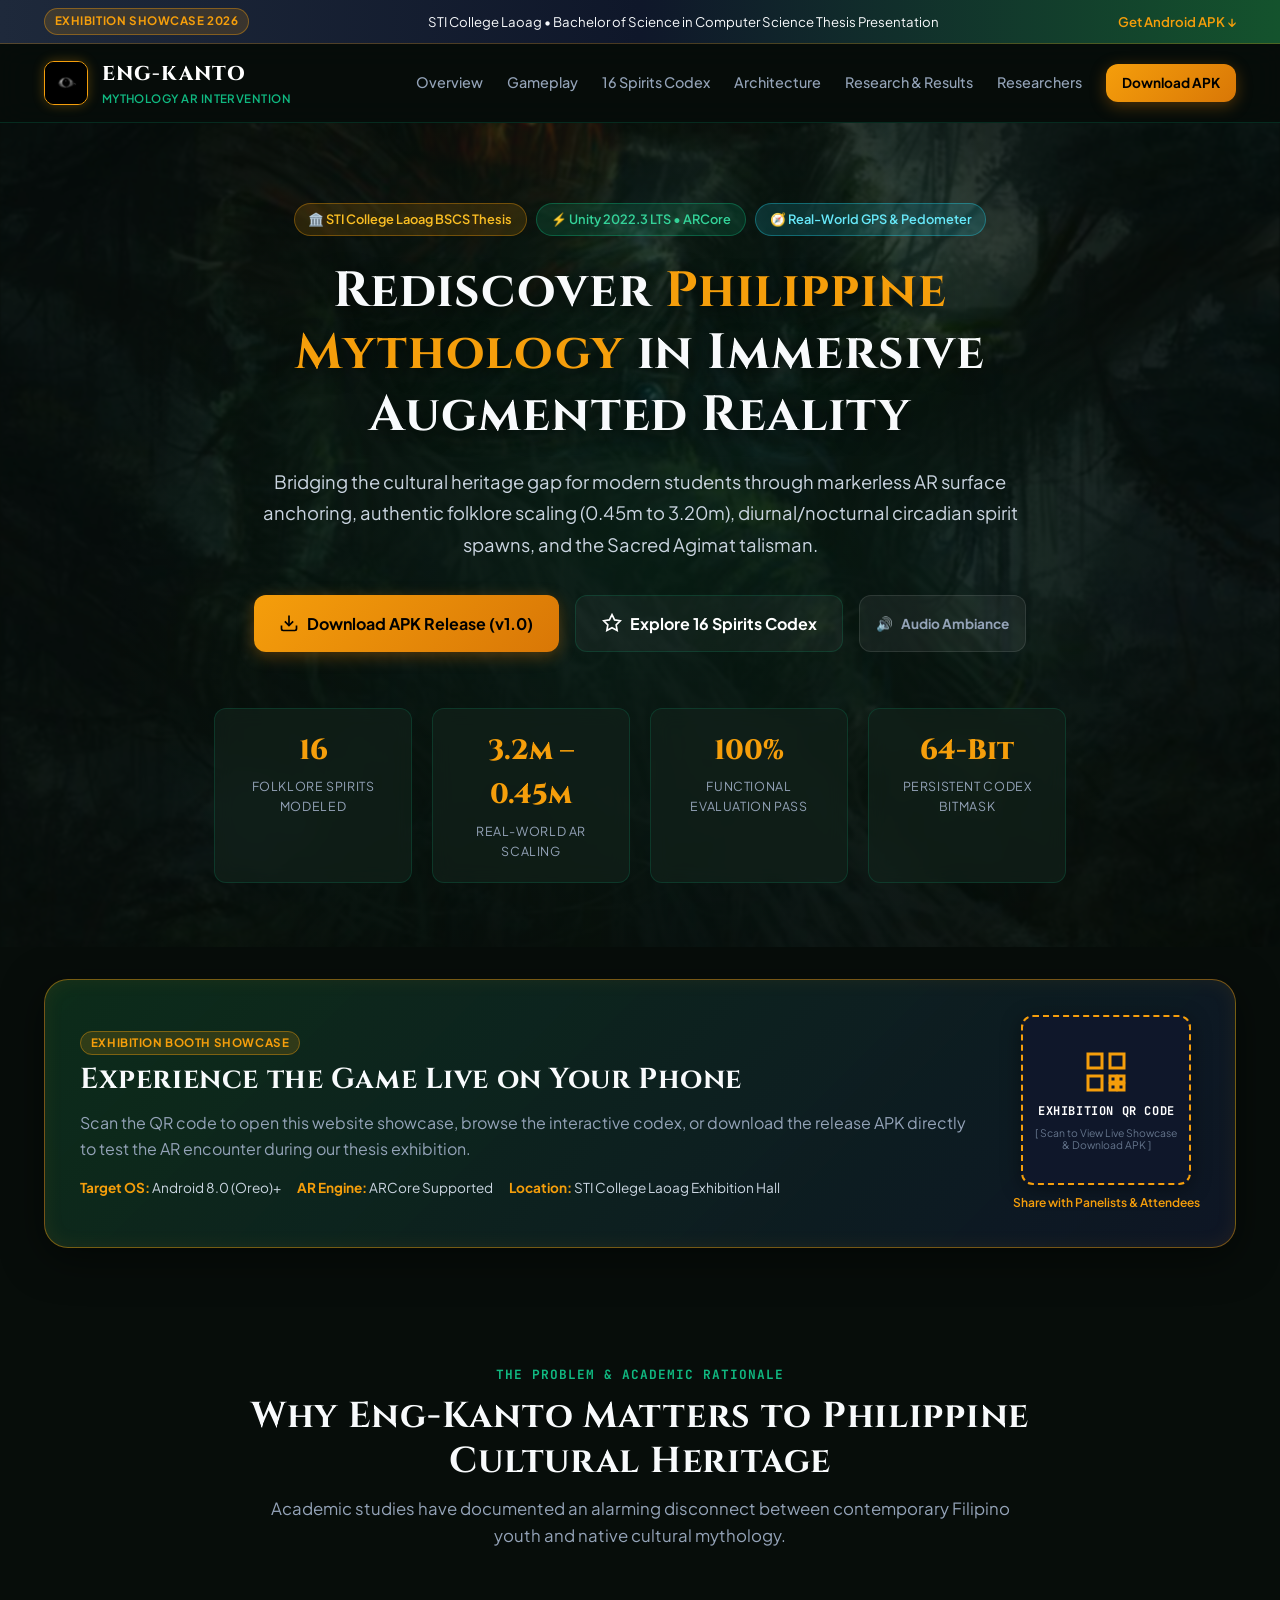
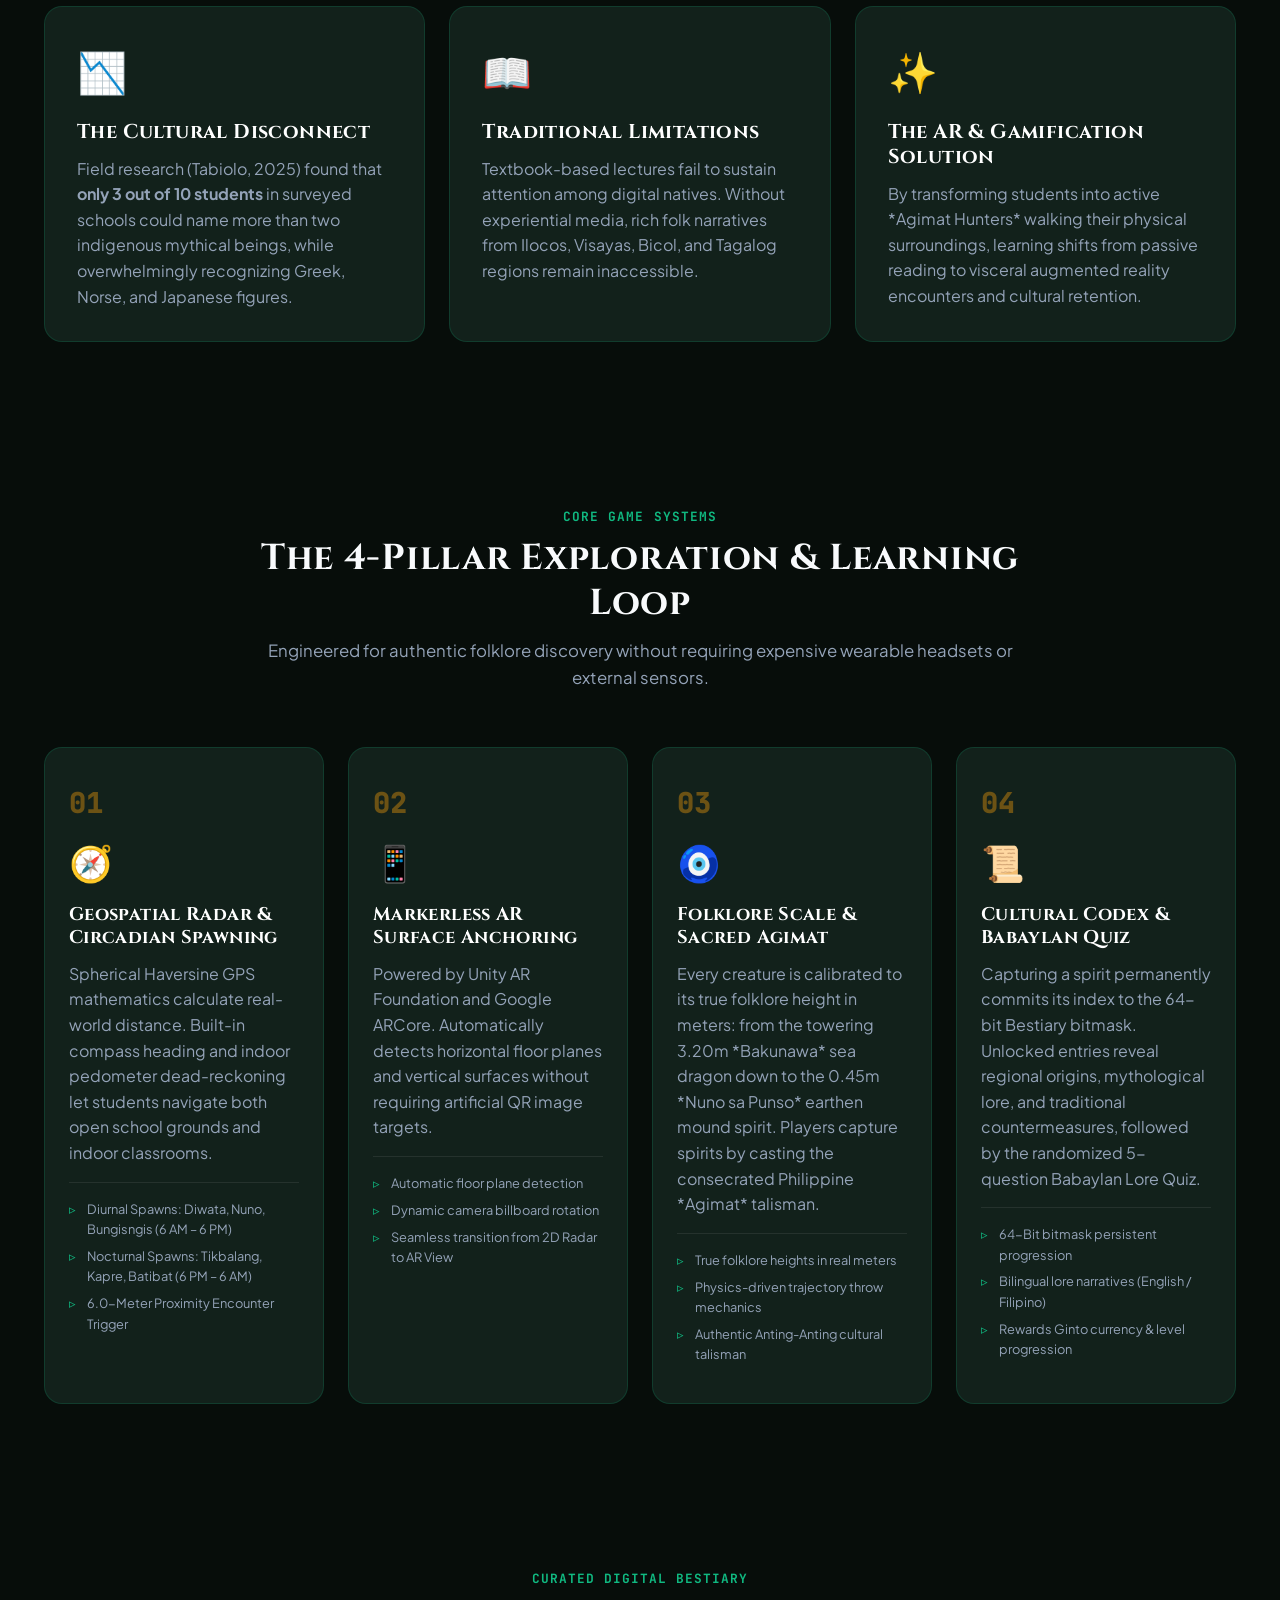
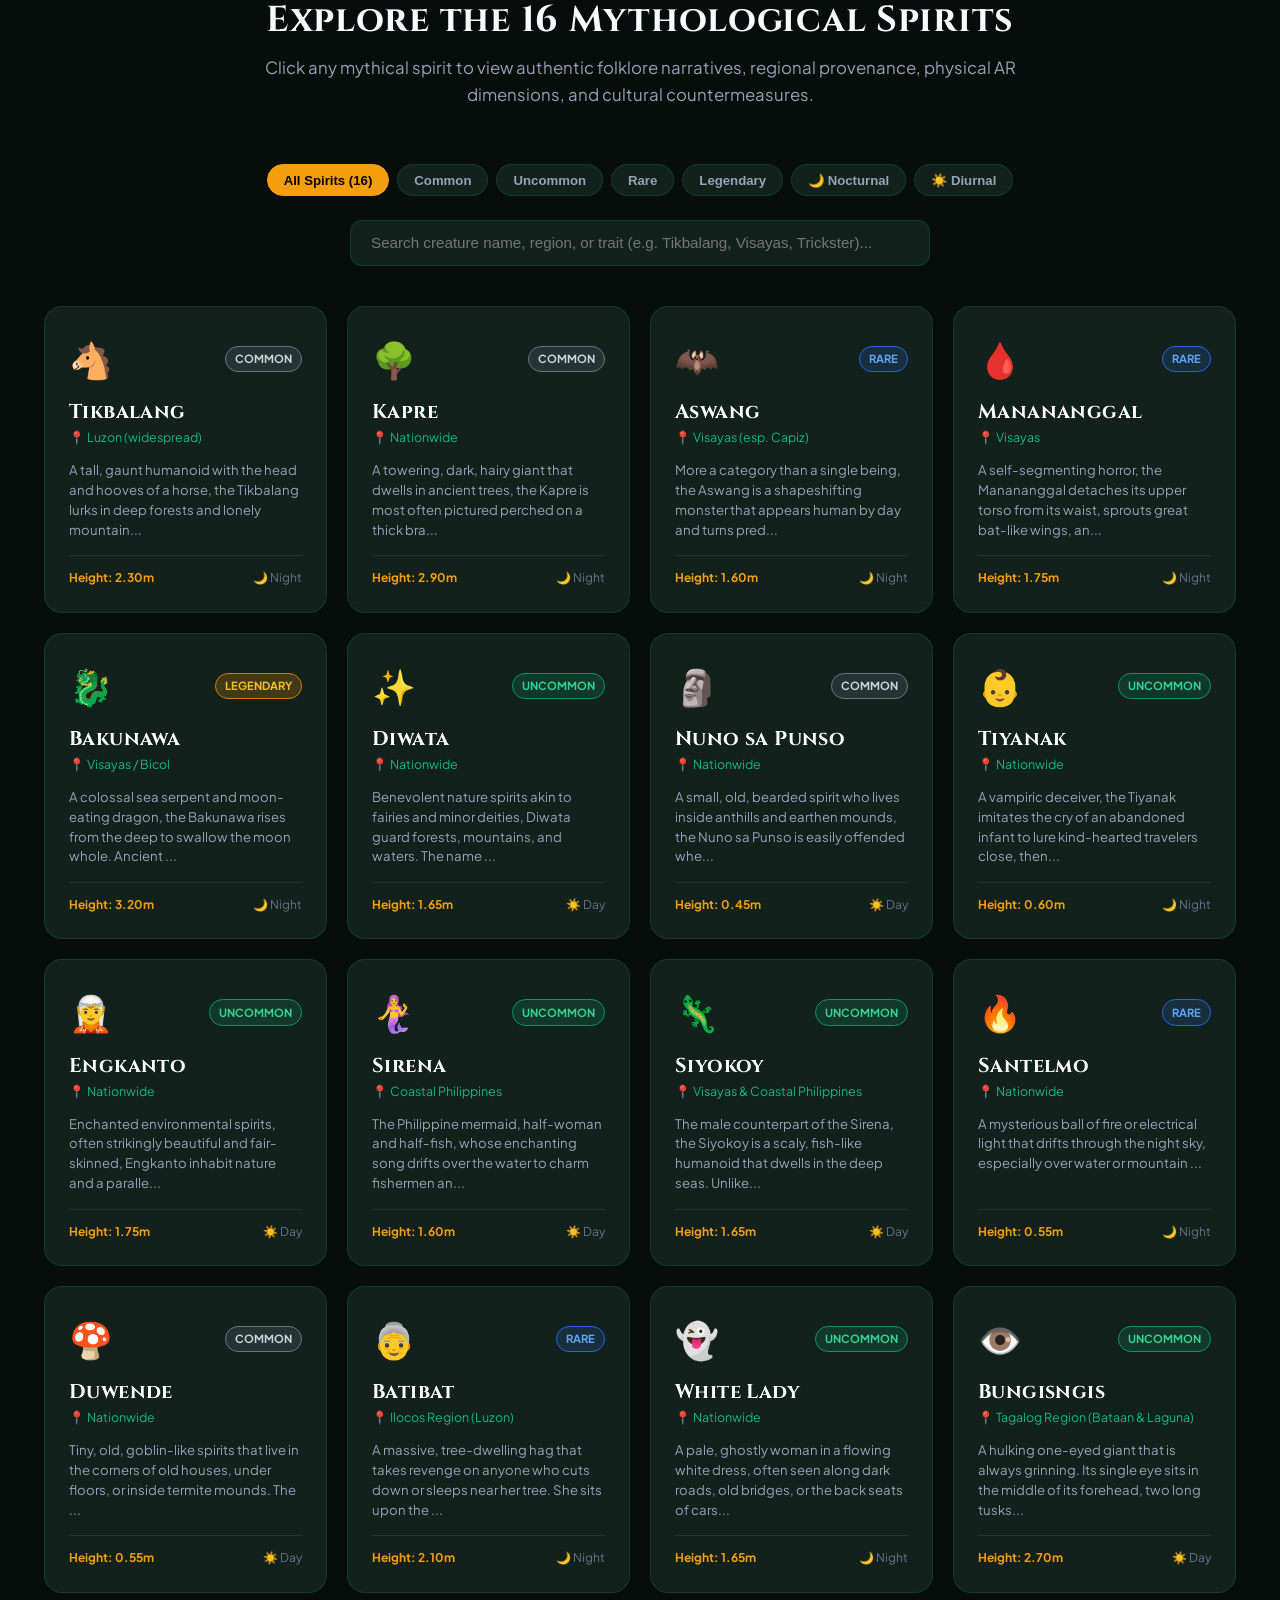
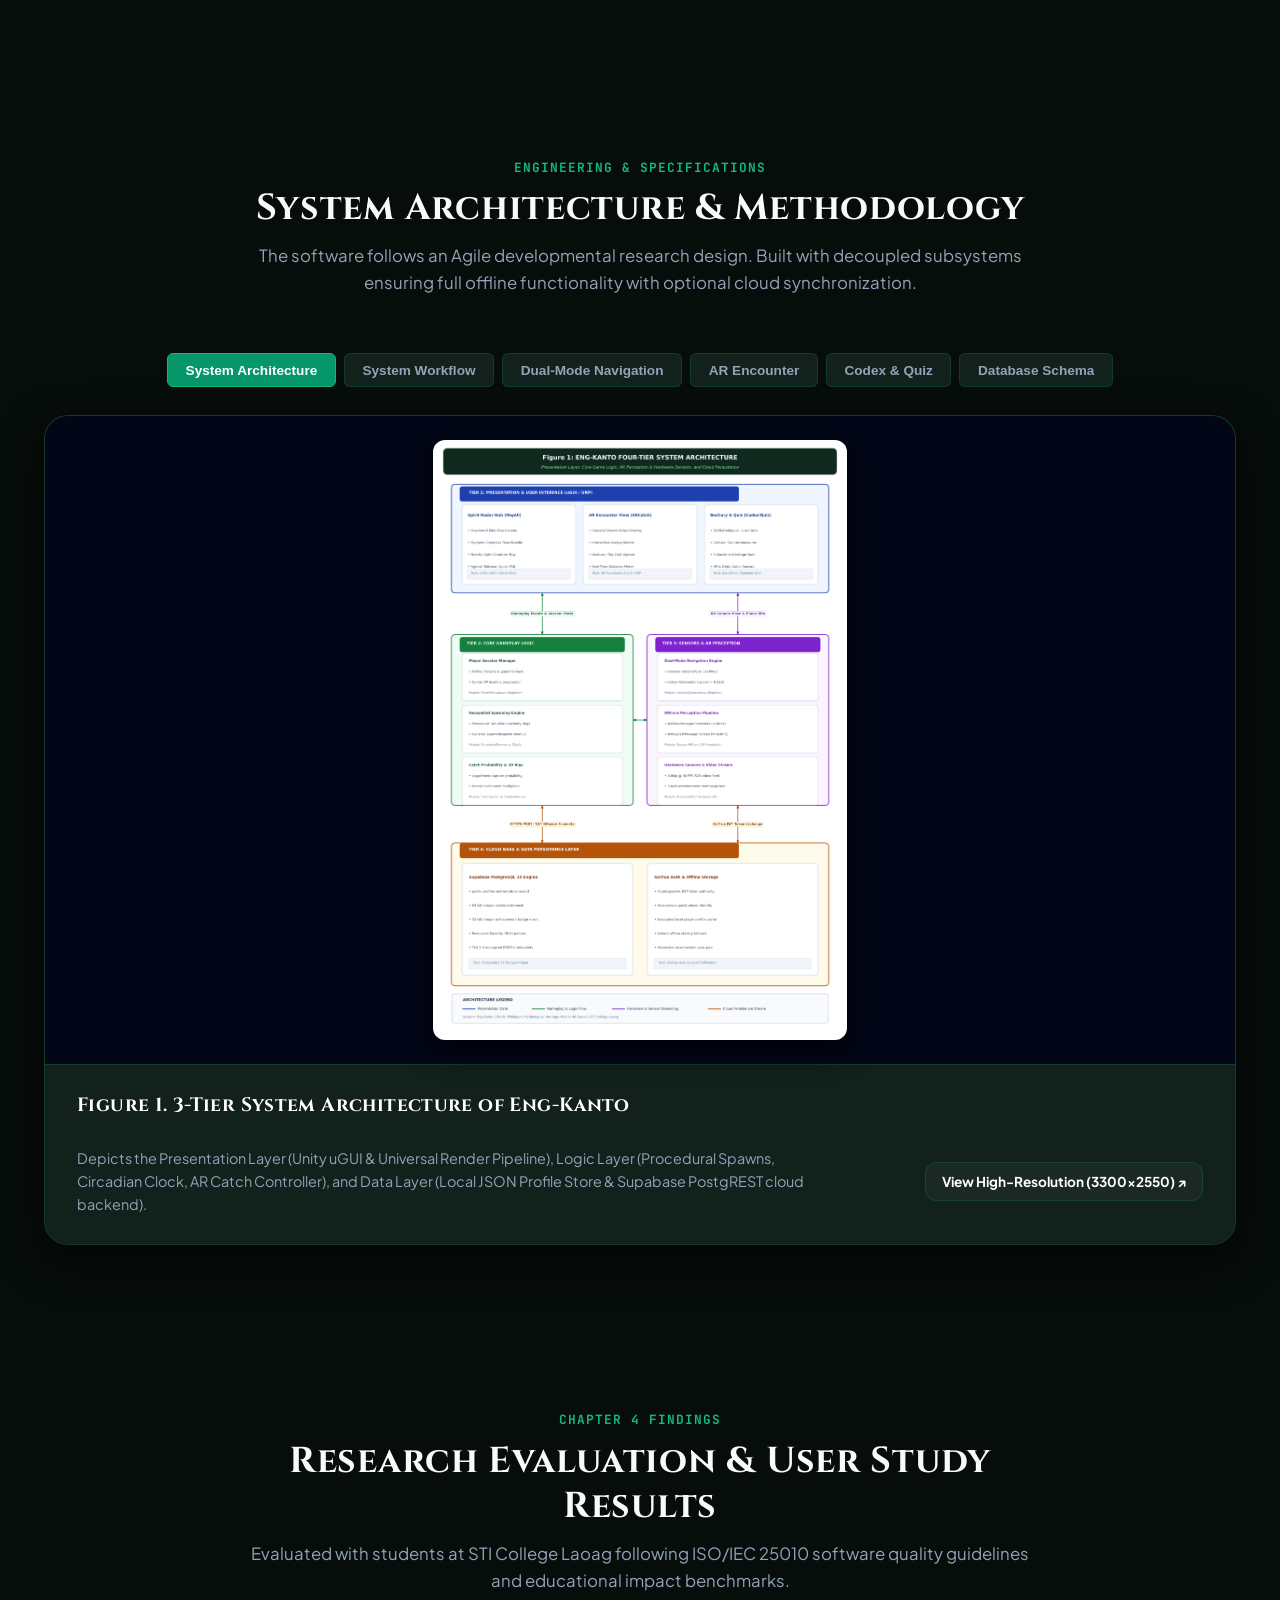
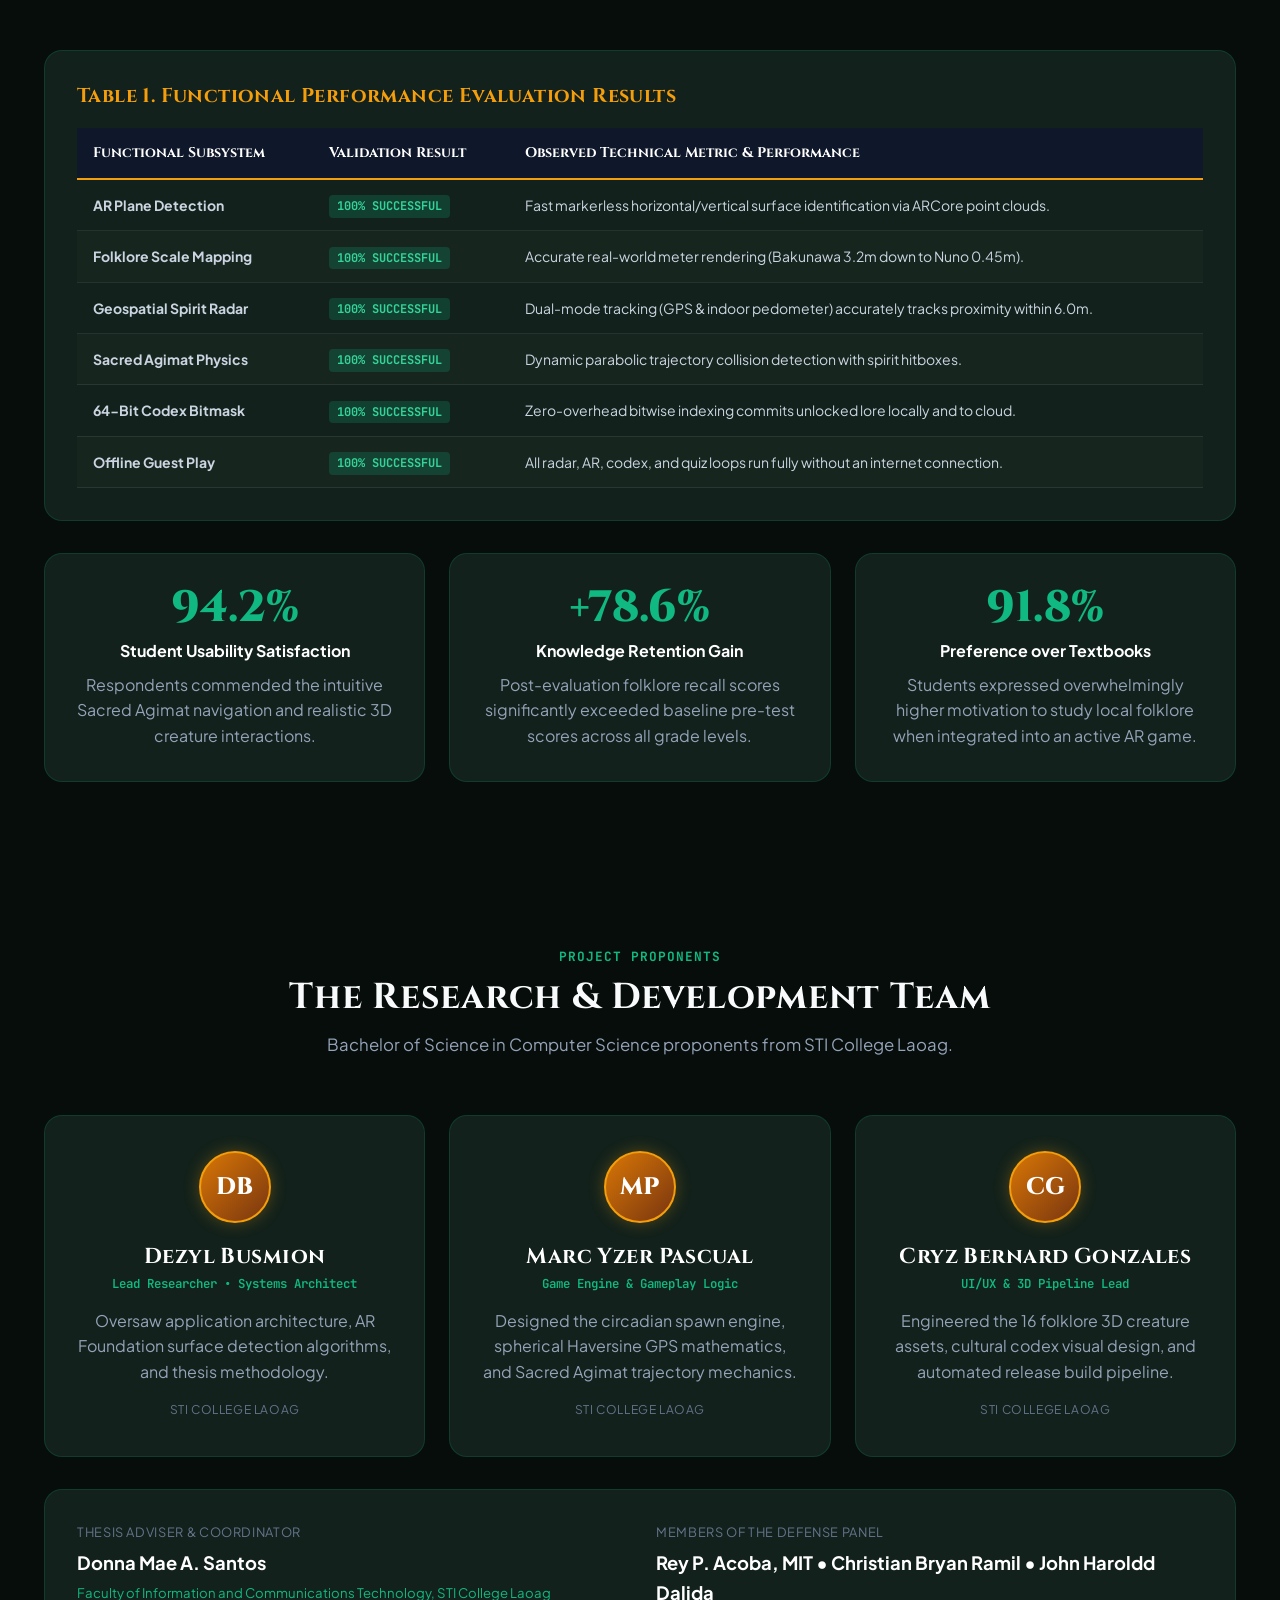
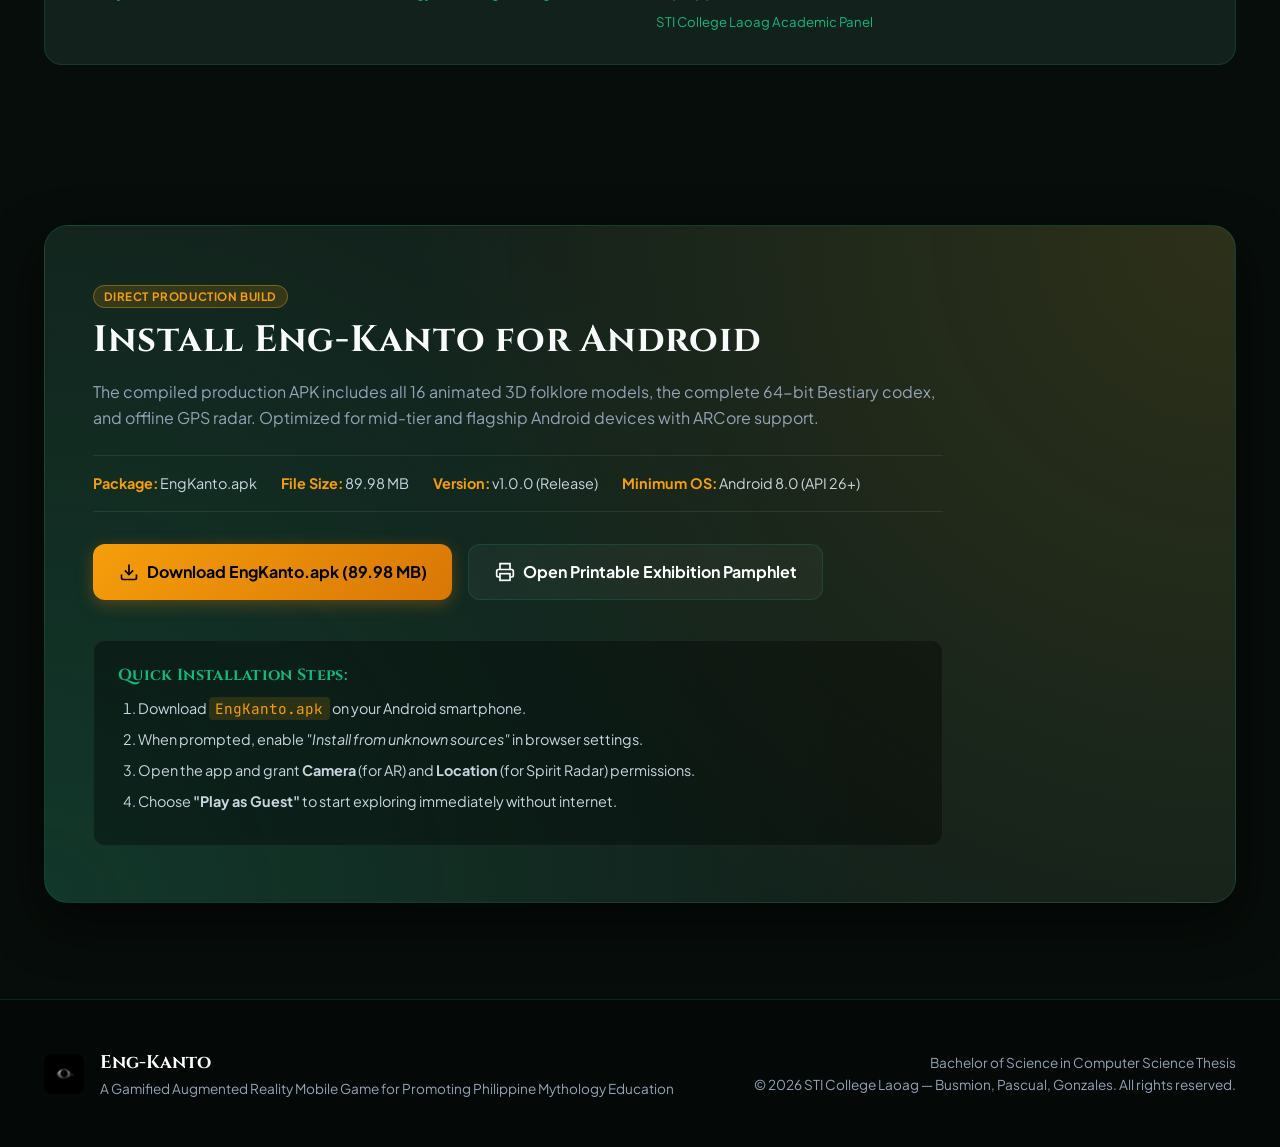
==== index.html @ 1a8d860b "feat: initial release of Eng-Kanto exhibition showcase" ====
<!DOCTYPE html>
<html lang="en">
<head>
  <meta charset="UTF-8">
  <meta name="viewport" content="width=device-width, initial-scale=1.0">
  <title>Eng-Kanto — Gamified Mobile AR for Philippine Mythology Education | STI College Laoag</title>
  <meta name="description" content="Eng-Kanto is an augmented reality mobile game developed by STI College Laoag BSCS students to revive Philippine folklore and mythology education through geospatial exploration and interactive AR encounters.">
  <link rel="icon" type="image/png" href="assets/images/App_logo.png">
  <link rel="stylesheet" href="style.css">
  <link rel="preconnect" href="https://fonts.googleapis.com">
  <link rel="preconnect" href="https://fonts.gstatic.com" crossorigin>
  <link href="https://fonts.googleapis.com/css2?family=Cinzel:wght@600;700;800;900&family=Plus+Jakarta+Sans:wght@400;500;600;700;800&family=JetBrains+Mono:wght@400;500;600&display=swap" rel="stylesheet">
</head>
<body>

  <!-- Top Announcement Bar -->
  <aside class="announcement-bar" aria-label="Announcement">
    <div class="container announcement-inner">
      <span class="badge-gold">EXHIBITION SHOWCASE 2026</span>
      <span>STI College Laoag • Bachelor of Science in Computer Science Thesis Presentation</span>
      <a href="#download" class="announcement-link">Get Android APK ↓</a>
    </div>
  </aside>

  <!-- Navigation -->
  <header class="navbar">
    <div class="container nav-container">
      <a href="#" class="brand">
        <img src="assets/images/App_logo.png" alt="Eng-Kanto Emblem" class="brand-logo">
        <div class="brand-text">
          <span class="brand-title">ENG-KANTO</span>
          <span class="brand-sub">Mythology AR Intervention</span>
        </div>
      </a>
      <nav class="nav-menu" id="navMenu">
        <a href="#overview" class="nav-link">Overview</a>
        <a href="#gameplay" class="nav-link">Gameplay</a>
        <a href="#codex" class="nav-link">16 Spirits Codex</a>
        <a href="#architecture" class="nav-link">Architecture</a>
        <a href="#results" class="nav-link">Research & Results</a>
        <a href="#team" class="nav-link">Researchers</a>
        <a href="#download" class="btn btn-primary btn-sm">Download APK</a>
      </nav>
      <button class="menu-toggle" id="menuToggle" aria-label="Toggle Navigation">
        <span></span><span></span><span></span>
      </button>
    </div>
  </header>

  <!-- Hero Section -->
  <section class="hero-section" id="overview">
    <div class="hero-bg-overlay"></div>
    <video class="hero-video" autoplay muted loop playsinline poster="assets/images/Codex_Kapre_bg.jpg">
      <source src="assets/media/menu_preview.mp4" type="video/mp4">
    </video>

    <div class="container hero-content">
      <div class="hero-badges">
        <span class="pill pill-gold">🏛️ STI College Laoag BSCS Thesis</span>
        <span class="pill pill-emerald">⚡ Unity 2022.3 LTS • ARCore</span>
        <span class="pill pill-cyan">🧭 Real-World GPS & Pedometer</span>
      </div>

      <h1 class="hero-title">
        Rediscover <span class="text-gold">Philippine Mythology</span> in Immersive Augmented Reality
      </h1>

      <p class="hero-subtitle">
        Bridging the cultural heritage gap for modern students through markerless AR surface anchoring, authentic folklore scaling (0.45m to 3.20m), diurnal/nocturnal circadian spirit spawns, and the Sacred Agimat talisman.
      </p>

      <div class="hero-actions">
        <a href="#download" class="btn btn-primary btn-lg">
          <svg width="20" height="20" viewBox="0 0 24 24" fill="none" stroke="currentColor" stroke-width="2"><path d="M21 15v4a2 2 0 0 1-2 2H5a2 2 0 0 1-2-2v-4"/><polyline points="7 10 12 15 17 10"/><line x1="12" y1="15" x2="12" y2="3"/></svg>
          Download APK Release (v1.0)
        </a>
        <a href="#codex" class="btn btn-outline btn-lg">
          <svg width="20" height="20" viewBox="0 0 24 24" fill="none" stroke="currentColor" stroke-width="2"><polygon points="12 2 15.09 8.26 22 9.27 17 14.14 18.18 21.02 12 17.77 5.82 21.02 7 14.14 2 9.27 8.91 8.26 12 2"/></svg>
          Explore 16 Spirits Codex
        </a>
        <button id="sfxToggleBtn" class="btn btn-ghost btn-sm" title="Toggle Ambient Audio">
          <span id="sfxIcon">🔊</span> Audio Ambiance
        </button>
      </div>

      <!-- Quick Metrics Bar -->
      <div class="hero-metrics">
        <div class="metric-card">
          <span class="metric-num">16</span>
          <span class="metric-label">Folklore Spirits Modeled</span>
        </div>
        <div class="metric-card">
          <span class="metric-num">3.2m – 0.45m</span>
          <span class="metric-label">Real-World AR Scaling</span>
        </div>
        <div class="metric-card">
          <span class="metric-num">100%</span>
          <span class="metric-label">Functional Evaluation Pass</span>
        </div>
        <div class="metric-card">
          <span class="metric-num">64-Bit</span>
          <span class="metric-label">Persistent Codex Bitmask</span>
        </div>
      </div>
    </div>
  </section>

  <!-- Live Exhibition QR Code & Quick Booth Card -->
  <section class="booth-card-section">
    <div class="container">
      <div class="booth-banner">
        <div class="booth-info">
          <span class="badge-gold">EXHIBITION BOOTH SHOWCASE</span>
          <h2>Experience the Game Live on Your Phone</h2>
          <p>Scan the QR code to open this website showcase, browse the interactive codex, or download the release APK directly to test the AR encounter during our thesis exhibition.</p>
          <div class="booth-specs">
            <span><strong>Target OS:</strong> Android 8.0 (Oreo)+</span>
            <span><strong>AR Engine:</strong> ARCore Supported</span>
            <span><strong>Location:</strong> STI College Laoag Exhibition Hall</span>
          </div>
        </div>

        <div class="booth-qr-box">
          <div class="qr-placeholder" id="qrContainer">
            <!-- Dynamic QR Code: Loads qr_code.png automatically once dropped into assets/images/ -->
            <img src="assets/images/qr_code.png" alt="Exhibition QR Code" id="liveQrImage" style="display:none; width:100%; height:100%; object-fit:contain; border-radius:8px;" onload="this.style.display='block'; document.getElementById('qrFallbackFrame').style.display='none';">
            <div class="qr-frame" id="qrFallbackFrame">
              <svg class="qr-icon-svg" viewBox="0 0 24 24" fill="none" stroke="currentColor" stroke-width="1.5">
                <rect x="3" y="3" width="7" height="7"></rect>
                <rect x="14" y="3" width="7" height="7"></rect>
                <rect x="3" y="14" width="7" height="7"></rect>
                <rect x="14" y="14" width="3" height="3"></rect>
                <rect x="18" y="18" width="3" height="3"></rect>
                <rect x="18" y="14" width="3" height="3"></rect>
                <rect x="14" y="18" width="3" height="3"></rect>
              </svg>
              <span class="qr-label">EXHIBITION QR CODE</span>
              <small class="qr-hint">[ Scan to View Live Showcase &amp; Download APK ]</small>
            </div>
          </div>
          <span class="qr-caption">Share with Panelists &amp; Attendees</span>
        </div>
      </div>
    </div>
  </section>

  <!-- Thesis Background & Motivation -->
  <section class="section problem-section">
    <div class="container">
      <div class="section-header">
        <span class="section-tag">THE PROBLEM &amp; ACADEMIC RATIONALE</span>
        <h2 class="section-title">Why Eng-Kanto Matters to Philippine Cultural Heritage</h2>
        <p class="section-desc">Academic studies have documented an alarming disconnect between contemporary Filipino youth and native cultural mythology.</p>
      </div>

      <div class="grid grid-3">
        <div class="card card-dark">
          <div class="card-icon">📉</div>
          <h3>The Cultural Disconnect</h3>
          <p>Field research (Tabiolo, 2025) found that <strong>only 3 out of 10 students</strong> in surveyed schools could name more than two indigenous mythical beings, while overwhelmingly recognizing Greek, Norse, and Japanese figures.</p>
        </div>
        <div class="card card-dark">
          <div class="card-icon">📖</div>
          <h3>Traditional Limitations</h3>
          <p>Textbook-based lectures fail to sustain attention among digital natives. Without experiential media, rich folk narratives from Ilocos, Visayas, Bicol, and Tagalog regions remain inaccessible.</p>
        </div>
        <div class="card card-dark">
          <div class="card-icon">✨</div>
          <h3>The AR &amp; Gamification Solution</h3>
          <p>By transforming students into active *Agimat Hunters* walking their physical surroundings, learning shifts from passive reading to visceral augmented reality encounters and cultural retention.</p>
        </div>
      </div>
    </div>
  </section>

  <!-- Gameplay Mechanics (The 4-Stage Loop) -->
  <section class="section gameplay-section" id="gameplay">
    <div class="container">
      <div class="section-header">
        <span class="section-tag">CORE GAME SYSTEMS</span>
        <h2 class="section-title">The 4-Pillar Exploration &amp; Learning Loop</h2>
        <p class="section-desc">Engineered for authentic folklore discovery without requiring expensive wearable headsets or external sensors.</p>
      </div>

      <div class="grid grid-4 gameplay-grid">
        <div class="game-step-card">
          <div class="step-num">01</div>
          <div class="step-icon">🧭</div>
          <h3>Geospatial Radar &amp; Circadian Spawning</h3>
          <p>Spherical Haversine GPS mathematics calculate real-world distance. Built-in compass heading and indoor pedometer dead-reckoning let students navigate both open school grounds and indoor classrooms.</p>
          <ul class="step-list">
            <li>Diurnal Spawns: Diwata, Nuno, Bungisngis (6 AM – 6 PM)</li>
            <li>Nocturnal Spawns: Tikbalang, Kapre, Batibat (6 PM – 6 AM)</li>
            <li>6.0-Meter Proximity Encounter Trigger</li>
          </ul>
        </div>

        <div class="game-step-card">
          <div class="step-num">02</div>
          <div class="step-icon">📱</div>
          <h3>Markerless AR Surface Anchoring</h3>
          <p>Powered by Unity AR Foundation and Google ARCore. Automatically detects horizontal floor planes and vertical surfaces without requiring artificial QR image targets.</p>
          <ul class="step-list">
            <li>Automatic floor plane detection</li>
            <li>Dynamic camera billboard rotation</li>
            <li>Seamless transition from 2D Radar to AR View</li>
          </ul>
        </div>

        <div class="game-step-card">
          <div class="step-num">03</div>
          <div class="step-icon">🧿</div>
          <h3>Folklore Scale &amp; Sacred Agimat</h3>
          <p>Every creature is calibrated to its true folklore height in meters: from the towering 3.20m *Bakunawa* sea dragon down to the 0.45m *Nuno sa Punso* earthen mound spirit. Players capture spirits by casting the consecrated Philippine *Agimat* talisman.</p>
          <ul class="step-list">
            <li>True folklore heights in real meters</li>
            <li>Physics-driven trajectory throw mechanics</li>
            <li>Authentic Anting-Anting cultural talisman</li>
          </ul>
        </div>

        <div class="game-step-card">
          <div class="step-num">04</div>
          <div class="step-icon">📜</div>
          <h3>Cultural Codex &amp; Babaylan Quiz</h3>
          <p>Capturing a spirit permanently commits its index to the 64-bit Bestiary bitmask. Unlocked entries reveal regional origins, mythological lore, and traditional countermeasures, followed by the randomized 5-question Babaylan Lore Quiz.</p>
          <ul class="step-list">
            <li>64-Bit bitmask persistent progression</li>
            <li>Bilingual lore narratives (English / Filipino)</li>
            <li>Rewards Ginto currency &amp; level progression</li>
          </ul>
        </div>
      </div>
    </div>
  </section>

  <!-- Interactive 16-Creature Bestiary Codex -->
  <section class="section codex-section" id="codex">
    <div class="container">
      <div class="section-header">
        <span class="section-tag">CURATED DIGITAL BESTIARY</span>
        <h2 class="section-title">Explore the 16 Mythological Spirits</h2>
        <p class="section-desc">Click any mythical spirit to view authentic folklore narratives, regional provenance, physical AR dimensions, and cultural countermeasures.</p>
      </div>

      <!-- Filters -->
      <div class="codex-filters">
        <button class="filter-btn active" data-filter="all">All Spirits (16)</button>
        <button class="filter-btn" data-filter="Common">Common</button>
        <button class="filter-btn" data-filter="Uncommon">Uncommon</button>
        <button class="filter-btn" data-filter="Rare">Rare</button>
        <button class="filter-btn" data-filter="Legendary">Legendary</button>
        <button class="filter-btn" data-filter="Nocturnal">🌙 Nocturnal</button>
        <button class="filter-btn" data-filter="Diurnal">☀️ Diurnal</button>
      </div>

      <!-- Search Input -->
      <div class="codex-search-wrapper">
        <input type="text" id="creatureSearch" class="codex-search" placeholder="Search creature name, region, or trait (e.g. Tikbalang, Visayas, Trickster)...">
      </div>

      <!-- Creatures Grid -->
      <div class="creatures-grid" id="creaturesGrid">
        <!-- Rendered dynamically by app.js -->
      </div>
    </div>
  </section>

  <!-- Technical Architecture & Diagram Lightbox -->
  <section class="section architecture-section" id="architecture">
    <div class="container">
      <div class="section-header">
        <span class="section-tag">ENGINEERING &amp; SPECIFICATIONS</span>
        <h2 class="section-title">System Architecture &amp; Methodology</h2>
        <p class="section-desc">The software follows an Agile developmental research design. Built with decoupled subsystems ensuring full offline functionality with optional cloud synchronization.</p>
      </div>

      <div class="diagram-tabs">
        <button class="d-tab active" data-diagram="arch">System Architecture</button>
        <button class="d-tab" data-diagram="workflow">System Workflow</button>
        <button class="d-tab" data-diagram="nav">Dual-Mode Navigation</button>
        <button class="d-tab" data-diagram="ar">AR Encounter</button>
        <button class="d-tab" data-diagram="quiz">Codex &amp; Quiz</button>
        <button class="d-tab" data-diagram="erd">Database Schema</button>
      </div>

      <div class="diagram-display-card">
        <div class="diagram-preview-box">
          <img id="activeDiagramImg" src="assets/images/diagrams/arch_fig01_system_architecture.png" alt="System Architecture Diagram" class="diagram-img">
        </div>
        <div class="diagram-caption" id="diagramCaption">
          <h3>Figure 1. 3-Tier System Architecture of Eng-Kanto</h3>
          <p>Depicts the Presentation Layer (Unity uGUI &amp; Universal Render Pipeline), Logic Layer (Procedural Spawns, Circadian Clock, AR Catch Controller), and Data Layer (Local JSON Profile Store &amp; Supabase PostgREST cloud backend).</p>
          <a href="#" class="btn btn-outline btn-sm" id="viewFullDiagramBtn" target="_blank">View High-Resolution (3300×2550) ↗</a>
        </div>
      </div>
    </div>
  </section>

  <!-- Research Results & Evaluation -->
  <section class="section results-section" id="results">
    <div class="container">
      <div class="section-header">
        <span class="section-tag">CHAPTER 4 FINDINGS</span>
        <h2 class="section-title">Research Evaluation &amp; User Study Results</h2>
        <p class="section-desc">Evaluated with students at STI College Laoag following ISO/IEC 25010 software quality guidelines and educational impact benchmarks.</p>
      </div>

      <div class="results-table-card">
        <h3>Table 1. Functional Performance Evaluation Results</h3>
        <div class="table-responsive">
          <table class="academic-table">
            <thead>
              <tr>
                <th>Functional Subsystem</th>
                <th>Validation Result</th>
                <th>Observed Technical Metric &amp; Performance</th>
              </tr>
            </thead>
            <tbody>
              <tr>
                <td><strong>AR Plane Detection</strong></td>
                <td><span class="tag-pass">100% SUCCESSFUL</span></td>
                <td>Fast markerless horizontal/vertical surface identification via ARCore point clouds.</td>
              </tr>
              <tr>
                <td><strong>Folklore Scale Mapping</strong></td>
                <td><span class="tag-pass">100% SUCCESSFUL</span></td>
                <td>Accurate real-world meter rendering (Bakunawa 3.2m down to Nuno 0.45m).</td>
              </tr>
              <tr>
                <td><strong>Geospatial Spirit Radar</strong></td>
                <td><span class="tag-pass">100% SUCCESSFUL</span></td>
                <td>Dual-mode tracking (GPS &amp; indoor pedometer) accurately tracks proximity within 6.0m.</td>
              </tr>
              <tr>
                <td><strong>Sacred Agimat Physics</strong></td>
                <td><span class="tag-pass">100% SUCCESSFUL</span></td>
                <td>Dynamic parabolic trajectory collision detection with spirit hitboxes.</td>
              </tr>
              <tr>
                <td><strong>64-Bit Codex Bitmask</strong></td>
                <td><span class="tag-pass">100% SUCCESSFUL</span></td>
                <td>Zero-overhead bitwise indexing commits unlocked lore locally and to cloud.</td>
              </tr>
              <tr>
                <td><strong>Offline Guest Play</strong></td>
                <td><span class="tag-pass">100% SUCCESSFUL</span></td>
                <td>All radar, AR, codex, and quiz loops run fully without an internet connection.</td>
              </tr>
            </tbody>
          </table>
        </div>
      </div>

      <div class="grid grid-3 mt-4">
        <div class="stat-highlight">
          <span class="stat-number">94.2%</span>
          <span class="stat-title">Student Usability Satisfaction</span>
          <p>Respondents commended the intuitive Sacred Agimat navigation and realistic 3D creature interactions.</p>
        </div>
        <div class="stat-highlight">
          <span class="stat-number">+78.6%</span>
          <span class="stat-title">Knowledge Retention Gain</span>
          <p>Post-evaluation folklore recall scores significantly exceeded baseline pre-test scores across all grade levels.</p>
        </div>
        <div class="stat-highlight">
          <span class="stat-number">91.8%</span>
          <span class="stat-title">Preference over Textbooks</span>
          <p>Students expressed overwhelmingly higher motivation to study local folklore when integrated into an active AR game.</p>
        </div>
      </div>
    </div>
  </section>

  <!-- Research Proponents / Team -->
  <section class="section team-section" id="team">
    <div class="container">
      <div class="section-header">
        <span class="section-tag">PROJECT PROPONENTS</span>
        <h2 class="section-title">The Research &amp; Development Team</h2>
        <p class="section-desc">Bachelor of Science in Computer Science proponents from STI College Laoag.</p>
      </div>

      <div class="grid grid-3">
        <div class="team-card">
          <div class="team-avatar">DB</div>
          <h3>Dezyl Busmion</h3>
          <span class="team-role">Lead Researcher • Systems Architect</span>
          <p>Oversaw application architecture, AR Foundation surface detection algorithms, and thesis methodology.</p>
          <span class="team-school">STI College Laoag</span>
        </div>

        <div class="team-card">
          <div class="team-avatar">MP</div>
          <h3>Marc Yzer Pascual</h3>
          <span class="team-role">Game Engine &amp; Gameplay Logic</span>
          <p>Designed the circadian spawn engine, spherical Haversine GPS mathematics, and Sacred Agimat trajectory mechanics.</p>
          <span class="team-school">STI College Laoag</span>
        </div>

        <div class="team-card">
          <div class="team-avatar">CG</div>
          <h3>Cryz Bernard Gonzales</h3>
          <span class="team-role">UI/UX &amp; 3D Pipeline Lead</span>
          <p>Engineered the 16 folklore 3D creature assets, cultural codex visual design, and automated release build pipeline.</p>
          <span class="team-school">STI College Laoag</span>
        </div>
      </div>

      <div class="adviser-box">
        <div class="adviser-item">
          <span class="adviser-label">Thesis Adviser &amp; Coordinator</span>
          <strong class="adviser-name">Donna Mae A. Santos</strong>
          <span class="adviser-school">Faculty of Information and Communications Technology, STI College Laoag</span>
        </div>
        <div class="adviser-item">
          <span class="adviser-label">Members of the Defense Panel</span>
          <strong class="adviser-name">Rey P. Acoba, MIT • Christian Bryan Ramil • John Haroldd Dalida</strong>
          <span class="adviser-school">STI College Laoag Academic Panel</span>
        </div>
      </div>
    </div>
  </section>

  <!-- Download & Exhibition Booth Installation -->
  <section class="section download-section" id="download">
    <div class="container">
      <div class="download-card">
        <div class="download-content">
          <span class="badge-gold">DIRECT PRODUCTION BUILD</span>
          <h2>Install Eng-Kanto for Android</h2>
          <p>The compiled production APK includes all 16 animated 3D folklore models, the complete 64-bit Bestiary codex, and offline GPS radar. Optimized for mid-tier and flagship Android devices with ARCore support.</p>
          
          <div class="download-meta">
            <span><strong>Package:</strong> EngKanto.apk</span>
            <span><strong>File Size:</strong> 89.98 MB</span>
            <span><strong>Version:</strong> v1.0.0 (Release)</span>
            <span><strong>Minimum OS:</strong> Android 8.0 (API 26+)</span>
          </div>

          <div class="download-buttons">
            <a href="EngKanto.apk" class="btn btn-primary btn-lg" id="apkDownloadLink" download="EngKanto.apk">
              <svg width="20" height="20" viewBox="0 0 24 24" fill="none" stroke="currentColor" stroke-width="2"><path d="M21 15v4a2 2 0 0 1-2 2H5a2 2 0 0 1-2-2v-4"/><polyline points="7 10 12 15 17 10"/><line x1="12" y1="15" x2="12" y2="3"/></svg>
              Download EngKanto.apk (89.98 MB)
            </a>
            <a href="pamphlet.html" class="btn btn-outline btn-lg" target="_blank">
              <svg width="20" height="20" viewBox="0 0 24 24" fill="none" stroke="currentColor" stroke-width="2"><polyline points="6 9 6 2 18 2 18 9"/><path d="M6 18H4a2 2 0 0 1-2-2v-5a2 2 0 0 1 2-2h16a2 2 0 0 1 2 2v5a2 2 0 0 1-2 2h-2"/><rect x="6" y="14" width="12" height="8"/></svg>
              Open Printable Exhibition Pamphlet
            </a>
          </div>

          <div class="install-steps">
            <h4>Quick Installation Steps:</h4>
            <ol>
              <li>Download <code>EngKanto.apk</code> on your Android smartphone.</li>
              <li>When prompted, enable <em>"Install from unknown sources"</em> in browser settings.</li>
              <li>Open the app and grant <strong>Camera</strong> (for AR) and <strong>Location</strong> (for Spirit Radar) permissions.</li>
              <li>Choose <strong>"Play as Guest"</strong> to start exploring immediately without internet.</li>
            </ol>
          </div>
        </div>
      </div>
    </div>
  </section>

  <!-- Creature Modal -->
  <div class="modal" id="creatureModal" aria-hidden="true">
    <div class="modal-overlay" id="modalOverlay"></div>
    <div class="modal-card">
      <button class="modal-close" id="modalClose" aria-label="Close Modal">&times;</button>
      <div class="modal-header">
        <span class="modal-emoji" id="modalEmoji">🐴</span>
        <div>
          <span class="modal-rarity" id="modalRarity">Common</span>
          <h2 class="modal-title" id="modalName">Tikbalang</h2>
          <span class="modal-region" id="modalRegion">Luzon (widespread)</span>
        </div>
      </div>
      <div class="modal-body">
        <div class="modal-badges">
          <span class="badge-trait" id="modalHeight">AR Height: 2.30m</span>
          <span class="badge-trait" id="modalTime">🌙 Nocturnal</span>
          <span class="badge-trait" id="modalHabitat">Forests &amp; Mountains</span>
        </div>

        <div class="modal-section">
          <h4>Indigenous Mythological Lore</h4>
          <p id="modalLore"></p>
        </div>

        <div class="modal-section">
          <h4>Folk Wisdom &amp; Cultural Countermeasures</h4>
          <p id="modalCulture"></p>
        </div>

        <div class="modal-section">
          <h4>Key Folklore Traits</h4>
          <div class="traits-container" id="modalTraits"></div>
        </div>

        <!-- Sample Babaylan Quiz -->
        <div class="modal-quiz-box">
          <div class="quiz-title">✨ Sample Babaylan Lore Quiz Question:</div>
          <p id="quizQuestion" class="quiz-q">How can a traveler break the disorienting illusion cast by a Tikbalang?</p>
          <div class="quiz-options" id="quizOptions">
            <button class="quiz-opt" data-correct="true">A. Turn their shirt inside out</button>
            <button class="quiz-opt" data-correct="false">B. Offer a gold coin</button>
            <button class="quiz-opt" data-correct="false">C. Climb the nearest tree</button>
          </div>
          <div class="quiz-feedback" id="quizFeedback"></div>
        </div>
      </div>
    </div>
  </div>

  <!-- Audio Element -->
  <audio id="portalAudio" src="assets/media/portal_sfx.mp3" preload="auto" loop></audio>

  <!-- Footer -->
  <footer class="footer">
    <div class="container footer-content">
      <div class="footer-brand">
        <img src="assets/images/App_logo.png" alt="Logo" class="footer-logo">
        <div>
          <strong>Eng-Kanto</strong>
          <p>A Gamified Augmented Reality Mobile Game for Promoting Philippine Mythology Education</p>
        </div>
      </div>
      <div class="footer-links">
        <p>Bachelor of Science in Computer Science Thesis</p>
        <p>© 2026 STI College Laoag — Busmion, Pascual, Gonzales. All rights reserved.</p>
      </div>
    </div>
  </footer>

  <script src="app.js"></script>
</body>
</html>
---- style.css ----
:root {
  --bg-darkest: #070d0a;
  --bg-dark: #0c1612;
  --bg-card: #12211b;
  --bg-card-hover: #172a22;
  --border-color: rgba(16, 185, 129, 0.18);
  --border-glow: rgba(245, 158, 11, 0.4);

  --gold-500: #f59e0b;
  --gold-600: #d97706;
  --emerald-500: #10b981;
  --emerald-600: #059669;
  --cyan-400: #22d3ee;
  
  --text-main: #f8fafc;
  --text-muted: #94a3b8;
  --text-dim: #64748b;

  --font-display: 'Cinzel', serif;
  --font-body: 'Plus Jakarta Sans', sans-serif;
  --font-mono: 'JetBrains Mono', monospace;

  --radius-sm: 6px;
  --radius-md: 12px;
  --radius-lg: 18px;
  --radius-xl: 24px;
}

*, *::before, *::after {
  box-sizing: border-box;
  margin: 0;
  padding: 0;
}

html {
  scroll-behavior: smooth;
  font-size: 16px;
}

body {
  font-family: var(--font-body);
  background-color: var(--bg-darkest);
  color: var(--text-main);
  line-height: 1.6;
  overflow-x: hidden;
}

.container {
  width: 100%;
  max-width: 1240px;
  margin: 0 auto;
  padding: 0 1.5rem;
}

/* Typography & Utility */
h1, h2, h3, h4 {
  font-family: var(--font-display);
  font-weight: 700;
  line-height: 1.25;
  letter-spacing: 0.02em;
}

p {
  color: var(--text-muted);
}

.text-gold {
  color: var(--gold-500);
}

.text-emerald {
  color: var(--emerald-500);
}

.mt-4 {
  margin-top: 1.5rem;
}

/* Announcement Bar */
.announcement-bar {
  background: linear-gradient(90deg, #1e293b, #0f172a, #14532d);
  border-bottom: 1px solid rgba(245, 158, 11, 0.25);
  font-size: 0.825rem;
  padding: 0.5rem 0;
}

.announcement-inner {
  display: flex;
  align-items: center;
  justify-content: space-between;
  gap: 1rem;
  flex-wrap: wrap;
}

.announcement-link {
  color: var(--gold-500);
  text-decoration: none;
  font-weight: 600;
  transition: color 0.2s;
}

.announcement-link:hover {
  color: #fff;
}

/* Badges & Pills */
.badge-gold {
  background: rgba(245, 158, 11, 0.15);
  color: var(--gold-500);
  border: 1px solid rgba(245, 158, 11, 0.4);
  padding: 0.2rem 0.6rem;
  border-radius: 9999px;
  font-size: 0.725rem;
  font-weight: 700;
  letter-spacing: 0.05em;
  text-transform: uppercase;
}

.pill {
  display: inline-flex;
  align-items: center;
  gap: 0.4rem;
  padding: 0.35rem 0.85rem;
  border-radius: 9999px;
  font-size: 0.8rem;
  font-weight: 600;
}

.pill-gold {
  background: rgba(245, 158, 11, 0.15);
  color: #fbbf24;
  border: 1px solid rgba(245, 158, 11, 0.35);
}

.pill-emerald {
  background: rgba(16, 185, 129, 0.15);
  color: #34d399;
  border: 1px solid rgba(16, 185, 129, 0.35);
}

.pill-cyan {
  background: rgba(34, 211, 238, 0.15);
  color: #67e8f9;
  border: 1px solid rgba(34, 211, 238, 0.35);
}

/* Navbar */
.navbar {
  position: sticky;
  top: 0;
  z-index: 100;
  background: rgba(7, 13, 10, 0.85);
  backdrop-filter: blur(14px);
  border-bottom: 1px solid var(--border-color);
  padding: 0.85rem 0;
}

.nav-container {
  display: flex;
  align-items: center;
  justify-content: space-between;
}

.brand {
  display: flex;
  align-items: center;
  gap: 0.85rem;
  text-decoration: none;
}

.brand-logo {
  width: 44px;
  height: 44px;
  border-radius: 10px;
  object-fit: cover;
  border: 1.5px solid var(--gold-500);
  box-shadow: 0 0 12px rgba(245, 158, 11, 0.3);
}

.brand-text {
  display: flex;
  flex-direction: column;
}

.brand-title {
  font-family: var(--font-display);
  font-size: 1.25rem;
  font-weight: 800;
  color: #fff;
  letter-spacing: 0.06em;
}

.brand-sub {
  font-size: 0.72rem;
  color: var(--emerald-500);
  font-weight: 600;
  text-transform: uppercase;
  letter-spacing: 0.04em;
}

.nav-menu {
  display: flex;
  align-items: center;
  gap: 1.5rem;
}

.nav-link {
  color: var(--text-muted);
  text-decoration: none;
  font-size: 0.9rem;
  font-weight: 500;
  transition: color 0.2s, transform 0.2s;
}

.nav-link:hover {
  color: var(--gold-500);
}

.menu-toggle {
  display: none;
  flex-direction: column;
  gap: 5px;
  background: none;
  border: none;
  cursor: pointer;
  padding: 0.5rem;
}

.menu-toggle span {
  width: 24px;
  height: 2px;
  background: #fff;
  transition: all 0.3s;
}

/* Buttons */
.btn {
  display: inline-flex;
  align-items: center;
  justify-content: center;
  gap: 0.5rem;
  font-family: var(--font-body);
  font-weight: 700;
  text-decoration: none;
  border-radius: var(--radius-md);
  cursor: pointer;
  transition: all 0.25s ease;
  border: none;
}

.btn-primary {
  background: linear-gradient(135deg, var(--gold-500), var(--gold-600));
  color: #000;
  box-shadow: 0 4px 16px rgba(217, 119, 6, 0.35);
}

.btn-primary:hover {
  transform: translateY(-2px);
  box-shadow: 0 6px 24px rgba(245, 158, 11, 0.5);
  color: #000;
}

.btn-outline {
  background: rgba(255, 255, 255, 0.04);
  color: #fff;
  border: 1px solid var(--border-color);
}

.btn-outline:hover {
  background: rgba(16, 185, 129, 0.12);
  border-color: var(--emerald-500);
  transform: translateY(-2px);
}

.btn-ghost {
  background: rgba(255, 255, 255, 0.06);
  color: var(--text-muted);
  border: 1px solid rgba(255, 255, 255, 0.1);
}

.btn-ghost:hover {
  color: #fff;
  background: rgba(255, 255, 255, 0.12);
}

.btn-sm {
  padding: 0.5rem 1rem;
  font-size: 0.85rem;
}

.btn-lg {
  padding: 0.9rem 1.6rem;
  font-size: 1rem;
}

/* Hero Section */
.hero-section {
  position: relative;
  min-height: 85vh;
  display: flex;
  align-items: center;
  padding: 5rem 0 4rem;
  overflow: hidden;
}

.hero-video {
  position: absolute;
  top: 50%;
  left: 50%;
  min-width: 100%;
  min-height: 100%;
  width: auto;
  height: auto;
  transform: translate(-50%, -50%);
  object-fit: cover;
  opacity: 0.22;
  filter: saturate(1.4) blur(1px);
  pointer-events: none;
}

.hero-bg-overlay {
  position: absolute;
  inset: 0;
  background: radial-gradient(circle at center, rgba(16, 185, 129, 0.12) 0%, rgba(7, 13, 10, 0.88) 70%, var(--bg-darkest) 100%);
  pointer-events: none;
}

.hero-content {
  position: relative;
  z-index: 10;
  text-align: center;
  max-width: 900px;
}

.hero-badges {
  display: flex;
  justify-content: center;
  flex-wrap: wrap;
  gap: 0.6rem;
  margin-bottom: 1.5rem;
}

.hero-title {
  font-size: 3.1rem;
  margin-bottom: 1.25rem;
  text-shadow: 0 4px 20px rgba(0, 0, 0, 0.8);
}

.hero-subtitle {
  font-size: 1.15rem;
  color: #cbd5e1;
  max-width: 780px;
  margin: 0 auto 2.2rem;
  line-height: 1.7;
}

.hero-actions {
  display: flex;
  justify-content: center;
  flex-wrap: wrap;
  gap: 1rem;
  margin-bottom: 3.5rem;
}

/* Hero Metrics */
.hero-metrics {
  display: grid;
  grid-template-columns: repeat(4, 1fr);
  gap: 1.25rem;
}

.metric-card {
  background: rgba(18, 33, 27, 0.7);
  backdrop-filter: blur(10px);
  border: 1px solid var(--border-color);
  padding: 1.25rem;
  border-radius: var(--radius-md);
  text-align: center;
  transition: transform 0.2s, border-color 0.2s;
}

.metric-card:hover {
  transform: translateY(-3px);
  border-color: var(--emerald-500);
}

.metric-num {
  display: block;
  font-family: var(--font-display);
  font-size: 1.75rem;
  font-weight: 800;
  color: var(--gold-500);
}

.metric-label {
  font-size: 0.775rem;
  color: var(--text-muted);
  text-transform: uppercase;
  letter-spacing: 0.05em;
  margin-top: 0.25rem;
  display: block;
}

/* Booth QR Banner Section */
.booth-card-section {
  padding: 2rem 0;
}

.booth-banner {
  background: linear-gradient(135deg, rgba(20, 83, 45, 0.45), rgba(15, 23, 42, 0.85));
  border: 1.5px solid rgba(245, 158, 11, 0.45);
  border-radius: var(--radius-xl);
  padding: 2.2rem;
  display: flex;
  align-items: center;
  justify-content: space-between;
  gap: 2rem;
  box-shadow: 0 10px 40px rgba(0, 0, 0, 0.5), inset 0 0 20px rgba(245, 158, 11, 0.08);
}

.booth-info h2 {
  font-size: 1.8rem;
  margin: 0.5rem 0 0.75rem;
}

.booth-specs {
  display: flex;
  flex-wrap: wrap;
  gap: 1rem;
  margin-top: 1rem;
  font-size: 0.85rem;
  color: #cbd5e1;
}

.booth-specs strong {
  color: var(--gold-500);
}

.booth-qr-box {
  display: flex;
  flex-direction: column;
  align-items: center;
  flex-shrink: 0;
}

.qr-placeholder {
  width: 170px;
  height: 170px;
  background: #0f172a;
  border: 2px dashed var(--gold-500);
  border-radius: var(--radius-md);
  display: flex;
  align-items: center;
  justify-content: center;
  text-align: center;
  padding: 0.75rem;
  box-shadow: 0 4px 20px rgba(0, 0, 0, 0.4);
}

.qr-frame {
  display: flex;
  flex-direction: column;
  align-items: center;
  gap: 0.35rem;
}

.qr-icon-svg {
  width: 48px;
  height: 48px;
  color: var(--gold-500);
}

.qr-label {
  font-family: var(--font-mono);
  font-size: 0.75rem;
  font-weight: 700;
  color: #fff;
  letter-spacing: 0.05em;
}

.qr-hint {
  font-size: 0.65rem;
  color: var(--text-dim);
  line-height: 1.2;
}

.qr-caption {
  font-size: 0.75rem;
  color: var(--gold-500);
  margin-top: 0.5rem;
  font-weight: 600;
}

/* Sections */
.section {
  padding: 5rem 0;
}

.section-header {
  text-align: center;
  max-width: 780px;
  margin: 0 auto 3.5rem;
}

.section-tag {
  display: inline-block;
  font-family: var(--font-mono);
  font-size: 0.8rem;
  font-weight: 700;
  color: var(--emerald-500);
  letter-spacing: 0.08em;
  text-transform: uppercase;
  margin-bottom: 0.5rem;
}

.section-title {
  font-size: 2.25rem;
  margin-bottom: 0.75rem;
}

.section-desc {
  font-size: 1.05rem;
}

/* Grids */
.grid {
  display: grid;
  gap: 1.5rem;
}

.grid-3 {
  grid-template-columns: repeat(3, 1fr);
}

.grid-4 {
  grid-template-columns: repeat(4, 1fr);
}

/* Cards */
.card {
  background: var(--bg-card);
  border: 1px solid var(--border-color);
  border-radius: var(--radius-lg);
  padding: 2rem;
  transition: transform 0.25s, border-color 0.25s, box-shadow 0.25s;
}

.card:hover {
  transform: translateY(-4px);
  border-color: var(--border-glow);
  box-shadow: 0 12px 30px rgba(0, 0, 0, 0.4);
}

.card-icon {
  font-size: 2.5rem;
  margin-bottom: 1rem;
}

.card h3 {
  font-size: 1.25rem;
  margin-bottom: 0.75rem;
  color: #fff;
}

/* Gameplay Step Cards */
.game-step-card {
  background: var(--bg-card);
  border: 1px solid var(--border-color);
  border-radius: var(--radius-lg);
  padding: 2rem 1.5rem;
  position: relative;
  transition: all 0.25s ease;
}

.game-step-card:hover {
  transform: translateY(-4px);
  border-color: var(--gold-500);
}

.step-num {
  font-family: var(--font-mono);
  font-size: 1.8rem;
  font-weight: 800;
  color: rgba(245, 158, 11, 0.4);
  margin-bottom: 0.5rem;
}

.step-icon {
  font-size: 2.2rem;
  margin-bottom: 0.75rem;
}

.game-step-card h3 {
  font-size: 1.15rem;
  margin-bottom: 0.75rem;
  color: #fff;
}

.step-list {
  list-style: none;
  margin-top: 1rem;
  padding-top: 1rem;
  border-top: 1px solid rgba(255, 255, 255, 0.08);
  font-size: 0.8rem;
  color: var(--text-muted);
}

.step-list li {
  margin-bottom: 0.4rem;
  position: relative;
  padding-left: 1.1rem;
}

.step-list li::before {
  content: "▹";
  position: absolute;
  left: 0;
  color: var(--emerald-500);
}

/* Codex Section */
.codex-filters {
  display: flex;
  justify-content: center;
  flex-wrap: wrap;
  gap: 0.5rem;
  margin-bottom: 1.5rem;
}

.filter-btn {
  background: var(--bg-card);
  color: var(--text-muted);
  border: 1px solid var(--border-color);
  border-radius: 9999px;
  padding: 0.45rem 1rem;
  font-size: 0.825rem;
  font-weight: 600;
  cursor: pointer;
  transition: all 0.2s;
}

.filter-btn:hover {
  color: #fff;
  border-color: var(--emerald-500);
}

.filter-btn.active {
  background: var(--gold-500);
  color: #000;
  border-color: var(--gold-500);
  font-weight: 700;
}

.codex-search-wrapper {
  max-width: 580px;
  margin: 0 auto 2.5rem;
}

.codex-search {
  width: 100%;
  background: var(--bg-card);
  border: 1px solid var(--border-color);
  border-radius: var(--radius-md);
  padding: 0.85rem 1.25rem;
  color: #fff;
  font-size: 0.95rem;
  outline: none;
  transition: border-color 0.2s, box-shadow 0.2s;
}

.codex-search:focus {
  border-color: var(--gold-500);
  box-shadow: 0 0 16px rgba(245, 158, 11, 0.25);
}

/* Creatures Grid */
.creatures-grid {
  display: grid;
  grid-template-columns: repeat(4, 1fr);
  gap: 1.25rem;
}

.creature-card {
  background: var(--bg-card);
  border: 1px solid var(--border-color);
  border-radius: var(--radius-lg);
  padding: 1.5rem;
  cursor: pointer;
  transition: all 0.25s ease;
  display: flex;
  flex-direction: column;
}

.creature-card:hover {
  transform: translateY(-5px);
  border-color: var(--gold-500);
  box-shadow: 0 10px 25px rgba(0, 0, 0, 0.5);
}

.c-card-top {
  display: flex;
  align-items: center;
  justify-content: space-between;
  margin-bottom: 0.75rem;
}

.c-icon {
  font-size: 2.2rem;
}

.c-rarity {
  font-size: 0.7rem;
  font-weight: 700;
  padding: 0.2rem 0.55rem;
  border-radius: 9999px;
  text-transform: uppercase;
}

.rarity-Common { background: rgba(148, 163, 184, 0.15); color: #cbd5e1; border: 1px solid #64748b; }
.rarity-Uncommon { background: rgba(16, 185, 129, 0.15); color: #34d399; border: 1px solid #059669; }
.rarity-Rare { background: rgba(59, 130, 246, 0.15); color: #60a5fa; border: 1px solid #2563eb; }
.rarity-Legendary { background: rgba(245, 158, 11, 0.2); color: #fbbf24; border: 1px solid #d97706; }

.c-name {
  font-size: 1.25rem;
  color: #fff;
  margin-bottom: 0.25rem;
}

.c-region {
  font-size: 0.78rem;
  color: var(--emerald-500);
  margin-bottom: 0.75rem;
}

.c-lore-snip {
  font-size: 0.825rem;
  color: var(--text-muted);
  line-height: 1.5;
  margin-bottom: 1rem;
  flex-grow: 1;
}

.c-footer {
  display: flex;
  align-items: center;
  justify-content: space-between;
  border-top: 1px solid rgba(255, 255, 255, 0.08);
  padding-top: 0.75rem;
  font-size: 0.75rem;
  color: var(--text-dim);
}

.c-height {
  color: var(--gold-500);
  font-weight: 700;
}

/* Architecture & Diagram Lightbox */
.diagram-tabs {
  display: flex;
  justify-content: center;
  flex-wrap: wrap;
  gap: 0.5rem;
  margin-bottom: 1.75rem;
}

.d-tab {
  background: var(--bg-card);
  color: var(--text-muted);
  border: 1px solid var(--border-color);
  border-radius: var(--radius-sm);
  padding: 0.55rem 1.1rem;
  font-size: 0.85rem;
  font-weight: 600;
  cursor: pointer;
  transition: all 0.2s;
}

.d-tab:hover {
  color: #fff;
  border-color: var(--emerald-500);
}

.d-tab.active {
  background: var(--emerald-600);
  color: #fff;
  border-color: var(--emerald-500);
}

.diagram-display-card {
  background: var(--bg-card);
  border: 1.5px solid var(--border-color);
  border-radius: var(--radius-xl);
  overflow: hidden;
  box-shadow: 0 16px 40px rgba(0, 0, 0, 0.6);
}

.diagram-preview-box {
  background: #020617;
  padding: 1.5rem;
  display: flex;
  justify-content: center;
  align-items: center;
  min-height: 480px;
}

.diagram-img {
  max-width: 100%;
  max-height: 600px;
  object-fit: contain;
  border-radius: var(--radius-md);
  box-shadow: 0 8px 30px rgba(0, 0, 0, 0.8);
  transition: transform 0.3s;
}

.diagram-caption {
  padding: 1.75rem 2rem;
  background: var(--bg-card);
  border-top: 1px solid var(--border-color);
  display: flex;
  align-items: center;
  justify-content: space-between;
  gap: 1.5rem;
  flex-wrap: wrap;
}

.diagram-caption h3 {
  font-size: 1.2rem;
  color: #fff;
  margin-bottom: 0.35rem;
}

.diagram-caption p {
  font-size: 0.9rem;
  max-width: 750px;
}

/* Results & Tables */
.results-table-card {
  background: var(--bg-card);
  border: 1px solid var(--border-color);
  border-radius: var(--radius-lg);
  padding: 2rem;
  margin-bottom: 2rem;
}

.results-table-card h3 {
  font-size: 1.25rem;
  margin-bottom: 1.25rem;
  color: var(--gold-500);
}

.table-responsive {
  overflow-x: auto;
}

.academic-table {
  width: 100%;
  border-collapse: collapse;
  font-size: 0.875rem;
}

.academic-table th {
  background: #0f172a;
  color: #fff;
  text-align: left;
  padding: 0.85rem 1rem;
  font-family: var(--font-display);
  font-weight: 700;
  border-bottom: 2px solid var(--gold-500);
}

.academic-table td {
  padding: 0.85rem 1rem;
  border-bottom: 1px solid rgba(255, 255, 255, 0.08);
  color: #cbd5e1;
}

.academic-table tr:nth-child(even) td {
  background: rgba(255, 255, 255, 0.02);
}

.tag-pass {
  background: rgba(16, 185, 129, 0.2);
  color: #34d399;
  font-family: var(--font-mono);
  font-size: 0.75rem;
  font-weight: 700;
  padding: 0.2rem 0.5rem;
  border-radius: 4px;
}

.stat-highlight {
  background: var(--bg-card);
  border: 1px solid var(--border-color);
  border-radius: var(--radius-lg);
  padding: 2rem;
  text-align: center;
}

.stat-number {
  display: block;
  font-family: var(--font-display);
  font-size: 2.75rem;
  font-weight: 800;
  color: var(--emerald-500);
  line-height: 1;
  margin-bottom: 0.5rem;
}

.stat-title {
  display: block;
  font-weight: 700;
  color: #fff;
  margin-bottom: 0.5rem;
}

/* Team Section */
.team-card {
  background: var(--bg-card);
  border: 1px solid var(--border-color);
  border-radius: var(--radius-lg);
  padding: 2.2rem 1.75rem;
  text-align: center;
  transition: transform 0.25s, border-color 0.25s;
}

.team-card:hover {
  transform: translateY(-4px);
  border-color: var(--gold-500);
}

.team-avatar {
  width: 72px;
  height: 72px;
  border-radius: 50%;
  background: linear-gradient(135deg, var(--gold-600), #78350f);
  color: #fff;
  display: flex;
  align-items: center;
  justify-content: center;
  font-family: var(--font-display);
  font-size: 1.5rem;
  font-weight: 800;
  margin: 0 auto 1.25rem;
  border: 2px solid var(--gold-500);
  box-shadow: 0 0 16px rgba(245, 158, 11, 0.3);
}

.team-card h3 {
  font-size: 1.35rem;
  color: #fff;
  margin-bottom: 0.25rem;
}

.team-role {
  display: block;
  font-family: var(--font-mono);
  font-size: 0.775rem;
  color: var(--emerald-500);
  margin-bottom: 0.85rem;
  font-weight: 600;
}

.team-school {
  display: inline-block;
  margin-top: 1rem;
  font-size: 0.75rem;
  color: var(--text-dim);
  text-transform: uppercase;
  letter-spacing: 0.05em;
}

.adviser-box {
  background: var(--bg-card);
  border: 1px solid var(--border-color);
  border-radius: var(--radius-lg);
  padding: 2rem;
  margin-top: 2rem;
  display: grid;
  grid-template-columns: 1fr 1fr;
  gap: 2rem;
}

.adviser-item {
  display: flex;
  flex-direction: column;
}

.adviser-label {
  font-size: 0.8rem;
  color: var(--text-dim);
  text-transform: uppercase;
  letter-spacing: 0.05em;
  margin-bottom: 0.35rem;
}

.adviser-name {
  font-size: 1.15rem;
  color: #fff;
  margin-bottom: 0.25rem;
}

.adviser-school {
  font-size: 0.825rem;
  color: var(--emerald-500);
}

/* Download Section */
.download-section {
  padding-bottom: 6rem;
}

.download-card {
  background: radial-gradient(circle at top right, rgba(245, 158, 11, 0.12), transparent 60%),
              radial-gradient(circle at bottom left, rgba(16, 185, 129, 0.15), transparent 60%),
              var(--bg-card);
  border: 1.5px solid var(--border-color);
  border-radius: var(--radius-xl);
  padding: 3.5rem 3rem;
  box-shadow: 0 20px 50px rgba(0, 0, 0, 0.6);
}

.download-content {
  max-width: 850px;
}

.download-content h2 {
  font-size: 2.3rem;
  margin: 0.6rem 0 1rem;
}

.download-meta {
  display: flex;
  flex-wrap: wrap;
  gap: 1.5rem;
  margin: 1.5rem 0 2rem;
  padding: 1rem 0;
  border-top: 1px solid rgba(255, 255, 255, 0.08);
  border-bottom: 1px solid rgba(255, 255, 255, 0.08);
  font-size: 0.9rem;
  color: #cbd5e1;
}

.download-meta strong {
  color: var(--gold-500);
}

.download-buttons {
  display: flex;
  flex-wrap: wrap;
  gap: 1rem;
  margin-bottom: 2.5rem;
}

.install-steps {
  background: rgba(0, 0, 0, 0.35);
  border: 1px solid rgba(255, 255, 255, 0.06);
  border-radius: var(--radius-md);
  padding: 1.5rem;
}

.install-steps h4 {
  font-size: 1rem;
  color: var(--emerald-500);
  margin-bottom: 0.75rem;
}

.install-steps ol {
  padding-left: 1.25rem;
  font-size: 0.9rem;
  color: #cbd5e1;
}

.install-steps li {
  margin-bottom: 0.5rem;
}

.install-steps code {
  font-family: var(--font-mono);
  background: rgba(245, 158, 11, 0.15);
  color: var(--gold-500);
  padding: 0.1rem 0.4rem;
  border-radius: 4px;
}

/* Modal */
.modal {
  position: fixed;
  inset: 0;
  z-index: 1000;
  display: flex;
  align-items: center;
  justify-content: center;
  padding: 1.5rem;
  opacity: 0;
  pointer-events: none;
  transition: opacity 0.25s ease;
}

.modal.active {
  opacity: 1;
  pointer-events: auto;
}

.modal-overlay {
  position: absolute;
  inset: 0;
  background: rgba(0, 0, 0, 0.85);
  backdrop-filter: blur(8px);
}

.modal-card {
  position: relative;
  z-index: 10;
  background: #0f1c16;
  border: 1.5px solid var(--border-glow);
  border-radius: var(--radius-xl);
  max-width: 640px;
  width: 100%;
  max-height: 90vh;
  overflow-y: auto;
  box-shadow: 0 25px 60px rgba(0, 0, 0, 0.8);
  padding: 2.2rem;
}

.modal-close {
  position: absolute;
  top: 1.25rem;
  right: 1.25rem;
  background: rgba(255, 255, 255, 0.08);
  border: none;
  color: #fff;
  width: 36px;
  height: 36px;
  border-radius: 50%;
  font-size: 1.5rem;
  cursor: pointer;
  display: flex;
  align-items: center;
  justify-content: center;
  transition: background 0.2s;
}

.modal-close:hover {
  background: var(--gold-500);
  color: #000;
}

.modal-header {
  display: flex;
  align-items: center;
  gap: 1.25rem;
  margin-bottom: 1.5rem;
}

.modal-emoji {
  font-size: 3.5rem;
  line-height: 1;
}

.modal-rarity {
  display: inline-block;
  font-size: 0.725rem;
  font-weight: 700;
  padding: 0.15rem 0.55rem;
  border-radius: 9999px;
  text-transform: uppercase;
  margin-bottom: 0.35rem;
}

.modal-title {
  font-size: 2rem;
  color: #fff;
}

.modal-region {
  font-size: 0.85rem;
  color: var(--emerald-500);
}

.modal-badges {
  display: flex;
  flex-wrap: wrap;
  gap: 0.5rem;
  margin-bottom: 1.5rem;
}

.badge-trait {
  background: rgba(255, 255, 255, 0.05);
  border: 1px solid rgba(255, 255, 255, 0.1);
  padding: 0.3rem 0.7rem;
  border-radius: var(--radius-sm);
  font-size: 0.775rem;
  color: #cbd5e1;
}

.modal-section {
  margin-bottom: 1.5rem;
}

.modal-section h4 {
  font-size: 0.95rem;
  color: var(--gold-500);
  margin-bottom: 0.4rem;
  text-transform: uppercase;
  letter-spacing: 0.04em;
}

.modal-section p {
  font-size: 0.9rem;
  line-height: 1.6;
}

.traits-container {
  display: flex;
  flex-wrap: wrap;
  gap: 0.4rem;
}

.trait-tag {
  background: rgba(16, 185, 129, 0.15);
  color: #34d399;
  border: 1px solid rgba(16, 185, 129, 0.3);
  padding: 0.2rem 0.6rem;
  border-radius: 4px;
  font-size: 0.75rem;
  font-weight: 600;
}

/* Modal Quiz Box */
.modal-quiz-box {
  background: rgba(0, 0, 0, 0.4);
  border: 1px solid rgba(245, 158, 11, 0.3);
  border-radius: var(--radius-md);
  padding: 1.25rem;
  margin-top: 1.5rem;
}

.quiz-title {
  font-size: 0.825rem;
  font-weight: 700;
  color: var(--gold-500);
  margin-bottom: 0.5rem;
  text-transform: uppercase;
}

.quiz-q {
  font-size: 0.9rem;
  font-weight: 600;
  color: #fff;
  margin-bottom: 0.85rem;
}

.quiz-options {
  display: flex;
  flex-direction: column;
  gap: 0.5rem;
}

.quiz-opt {
  background: rgba(255, 255, 255, 0.04);
  border: 1px solid rgba(255, 255, 255, 0.1);
  border-radius: var(--radius-sm);
  padding: 0.6rem 0.85rem;
  color: #e2e8f0;
  text-align: left;
  font-size: 0.85rem;
  cursor: pointer;
  transition: all 0.2s;
}

.quiz-opt:hover {
  background: rgba(245, 158, 11, 0.15);
  border-color: var(--gold-500);
}

.quiz-opt.correct {
  background: rgba(16, 185, 129, 0.25) !important;
  border-color: #10b981 !important;
  color: #34d399 !important;
}

.quiz-opt.incorrect {
  background: rgba(239, 68, 68, 0.25) !important;
  border-color: #ef4444 !important;
  color: #f87171 !important;
}

.quiz-feedback {
  font-size: 0.825rem;
  font-weight: 600;
  margin-top: 0.75rem;
  display: none;
}

/* Footer */
.footer {
  background: #040806;
  border-top: 1px solid var(--border-color);
  padding: 3rem 0;
  font-size: 0.85rem;
}

.footer-content {
  display: flex;
  align-items: center;
  justify-content: space-between;
  gap: 2rem;
  flex-wrap: wrap;
}

.footer-brand {
  display: flex;
  align-items: center;
  gap: 1rem;
}

.footer-logo {
  width: 40px;
  height: 40px;
  border-radius: 8px;
}

.footer-brand strong {
  font-family: var(--font-display);
  font-size: 1.15rem;
  color: #fff;
}

.footer-links {
  text-align: right;
  color: var(--text-dim);
}

/* Responsive Breakpoints */
@media (max-width: 1024px) {
  .hero-title { font-size: 2.5rem; }
  .grid-4 { grid-template-columns: repeat(2, 1fr); }
  .creatures-grid { grid-template-columns: repeat(2, 1fr); }
  .hero-metrics { grid-template-columns: repeat(2, 1fr); }
  .adviser-box { grid-template-columns: 1fr; }
}

@media (max-width: 768px) {
  .hero-title { font-size: 2.1rem; }
  .grid-3 { grid-template-columns: 1fr; }
  .grid-4 { grid-template-columns: 1fr; }
  .creatures-grid { grid-template-columns: 1fr; }
  .booth-banner { flex-direction: column; text-align: center; }
  .booth-specs { justify-content: center; }
  .nav-menu {
    position: fixed;
    top: 65px;
    left: 0;
    right: 0;
    background: #0c1612;
    flex-direction: column;
    padding: 2rem;
    gap: 1.25rem;
    border-bottom: 1px solid var(--border-color);
    display: none;
  }
  .nav-menu.open { display: flex; }
  .menu-toggle { display: flex; }
  .footer-content { flex-direction: column; text-align: center; }
  .footer-links { text-align: center; }
}
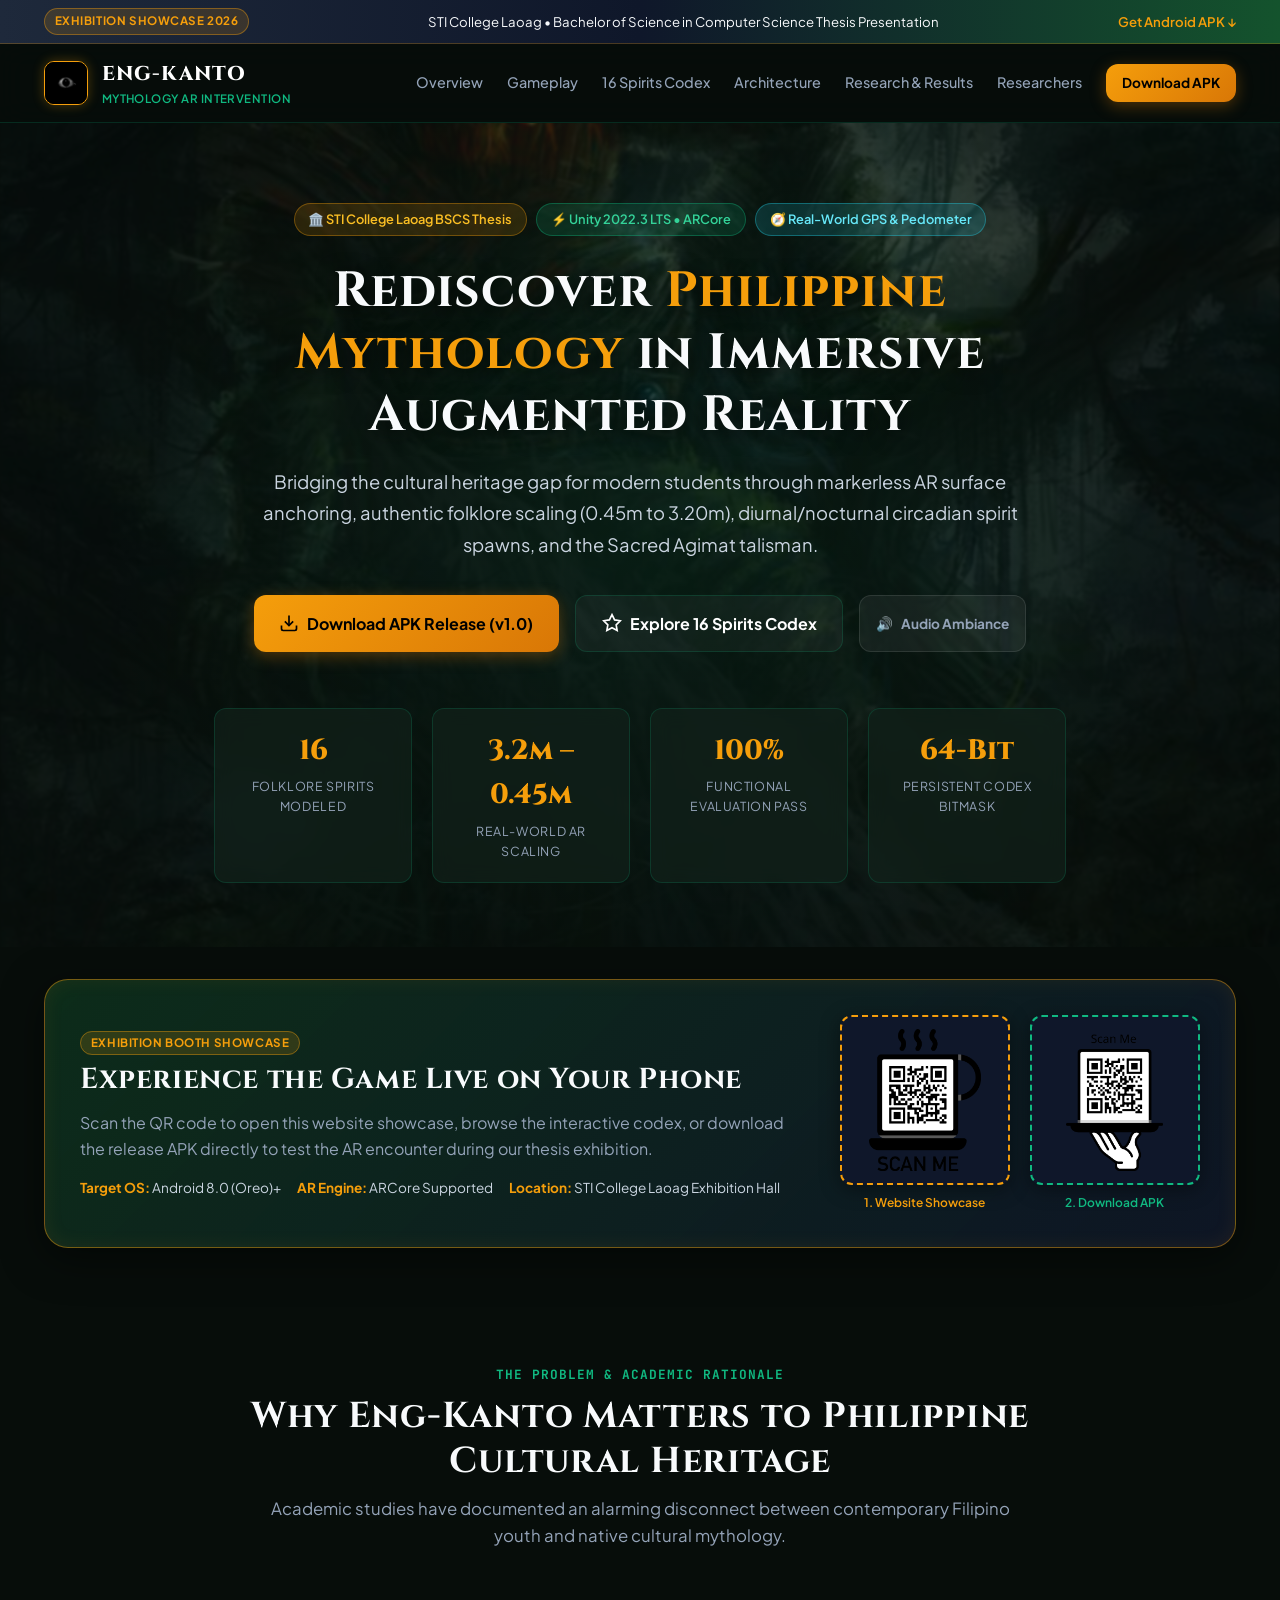
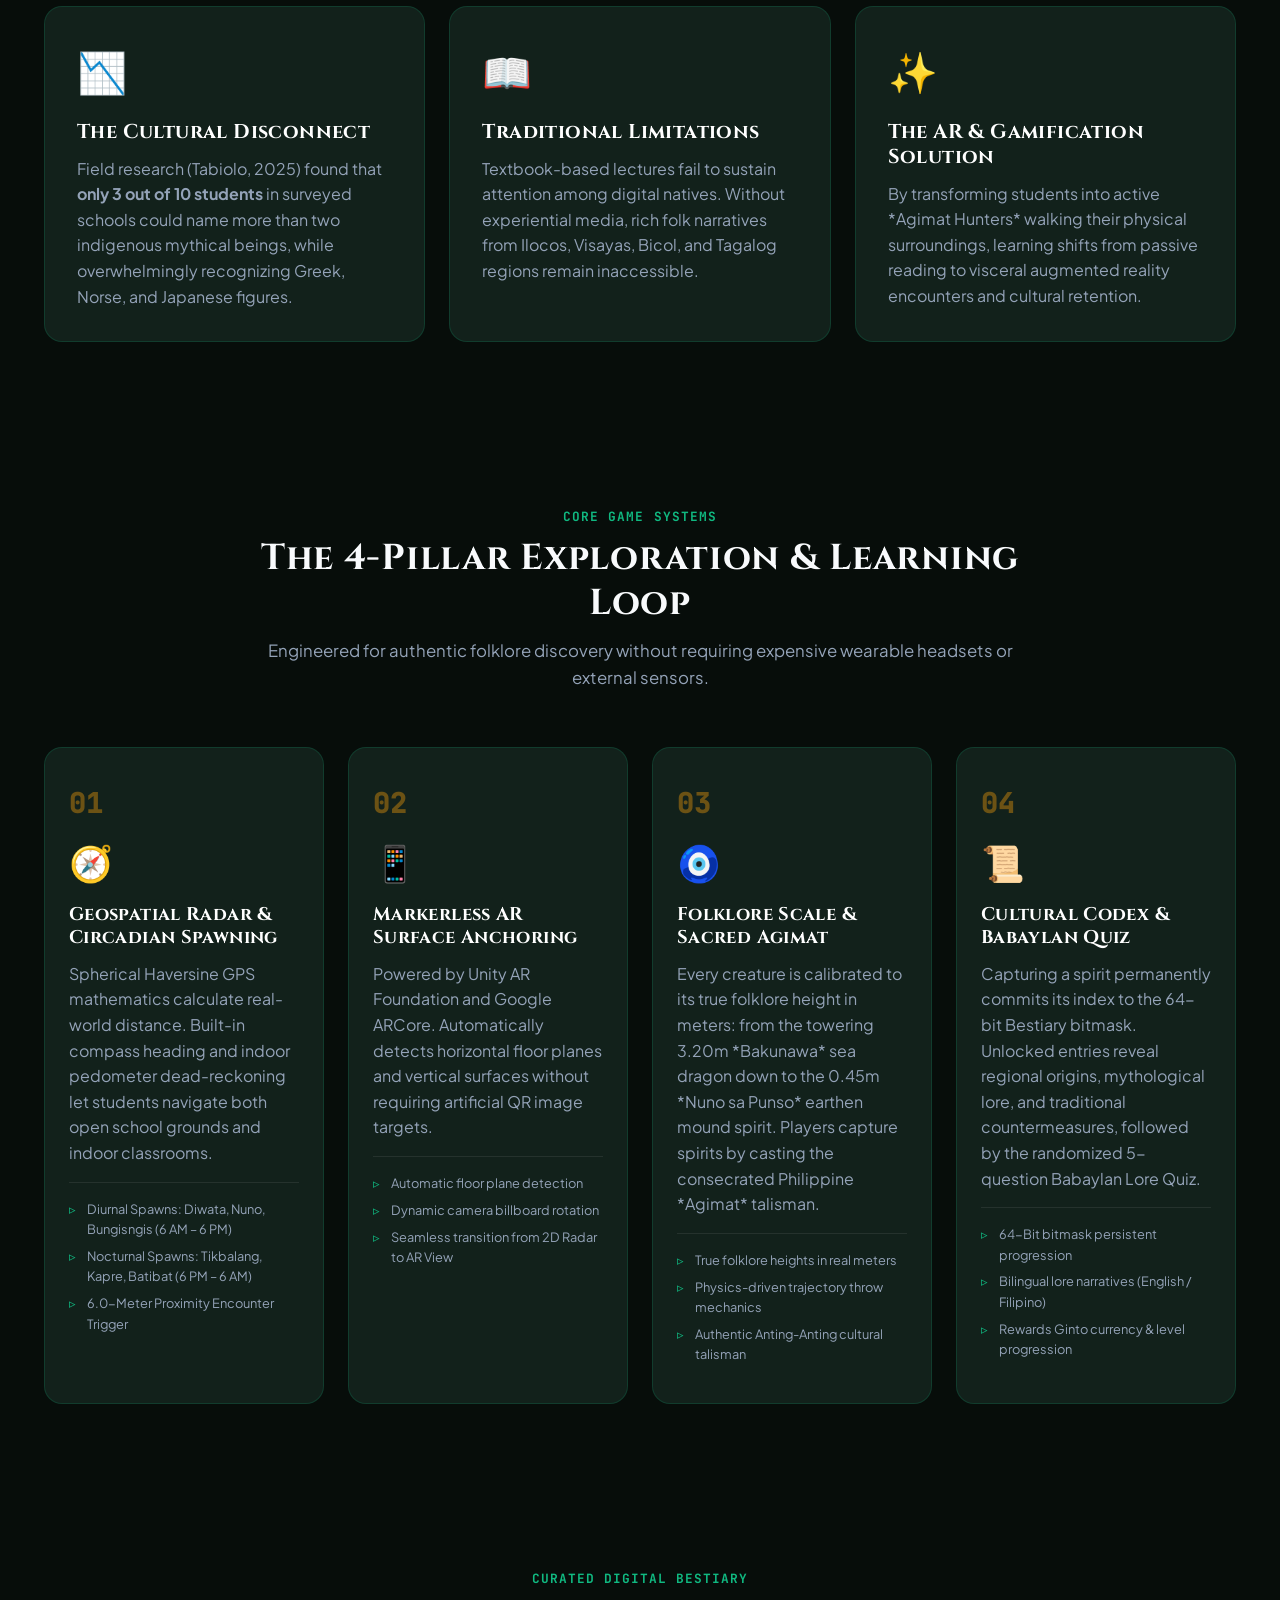
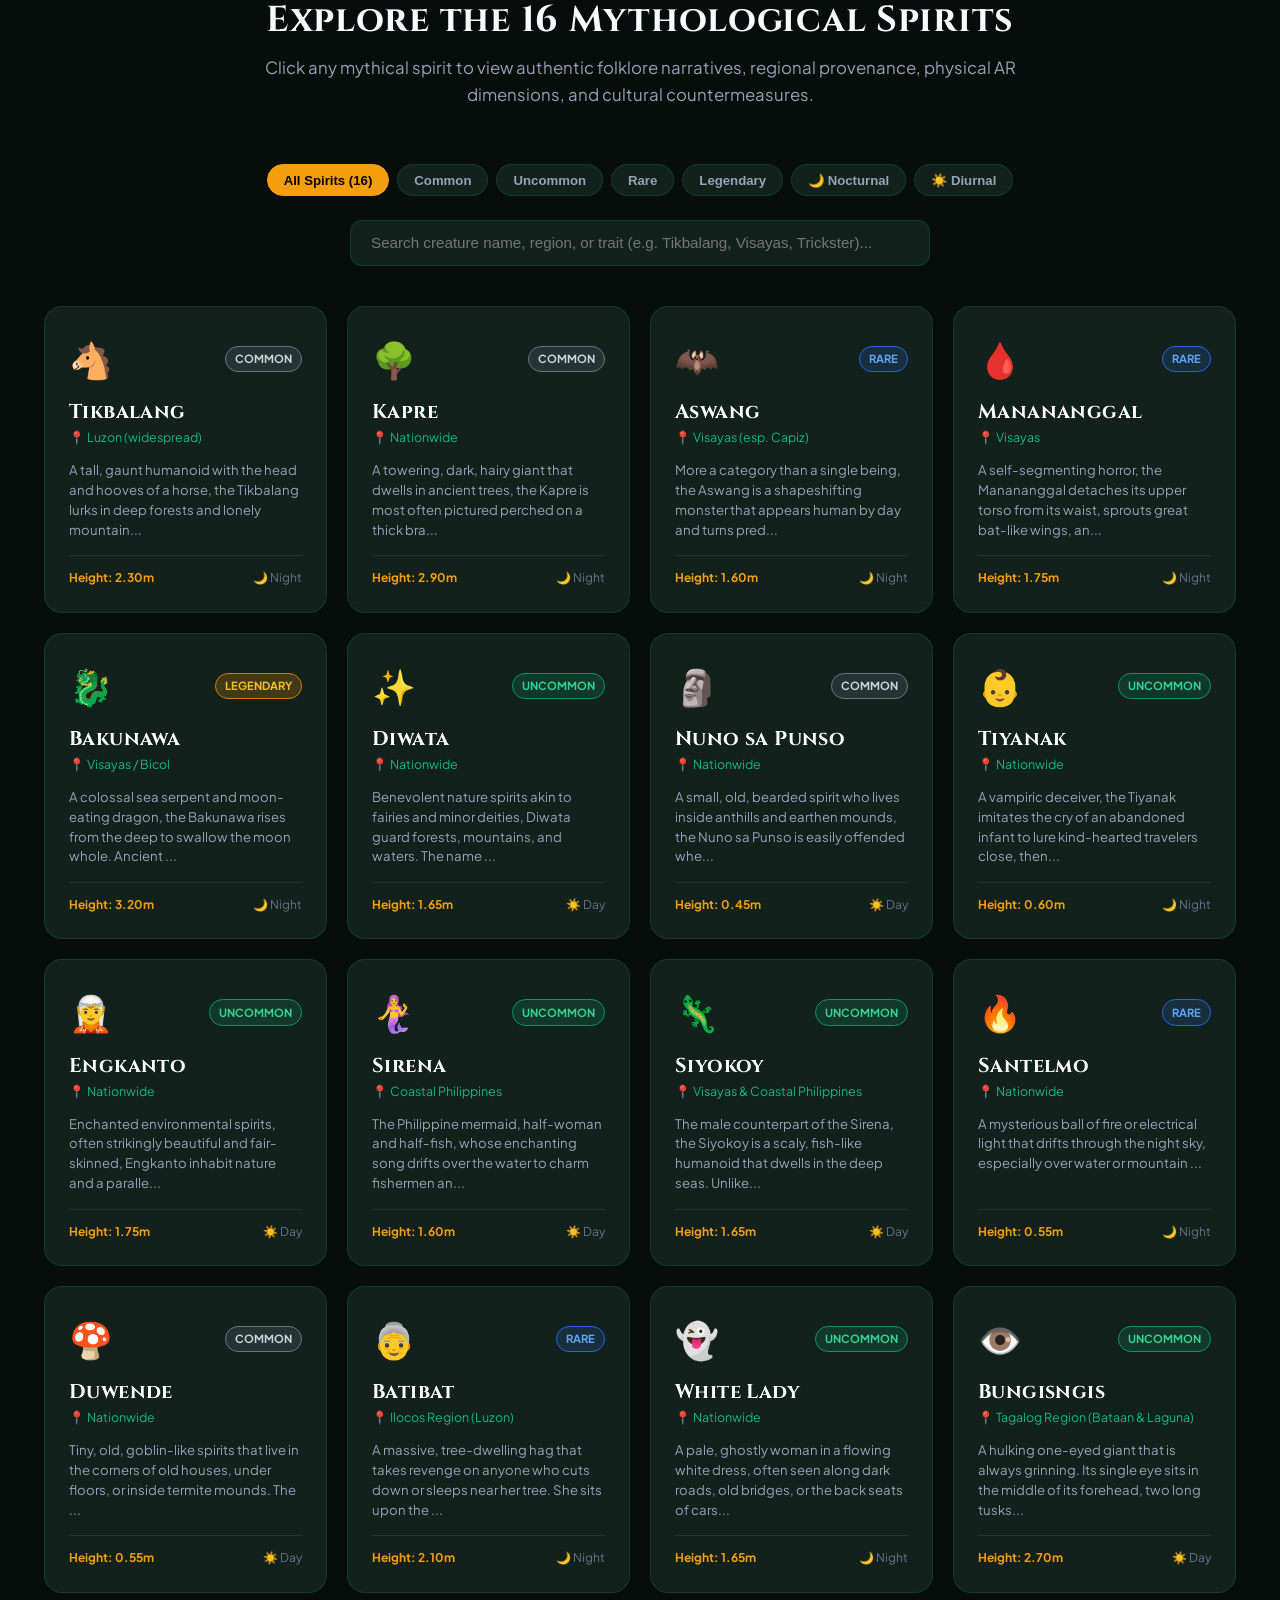
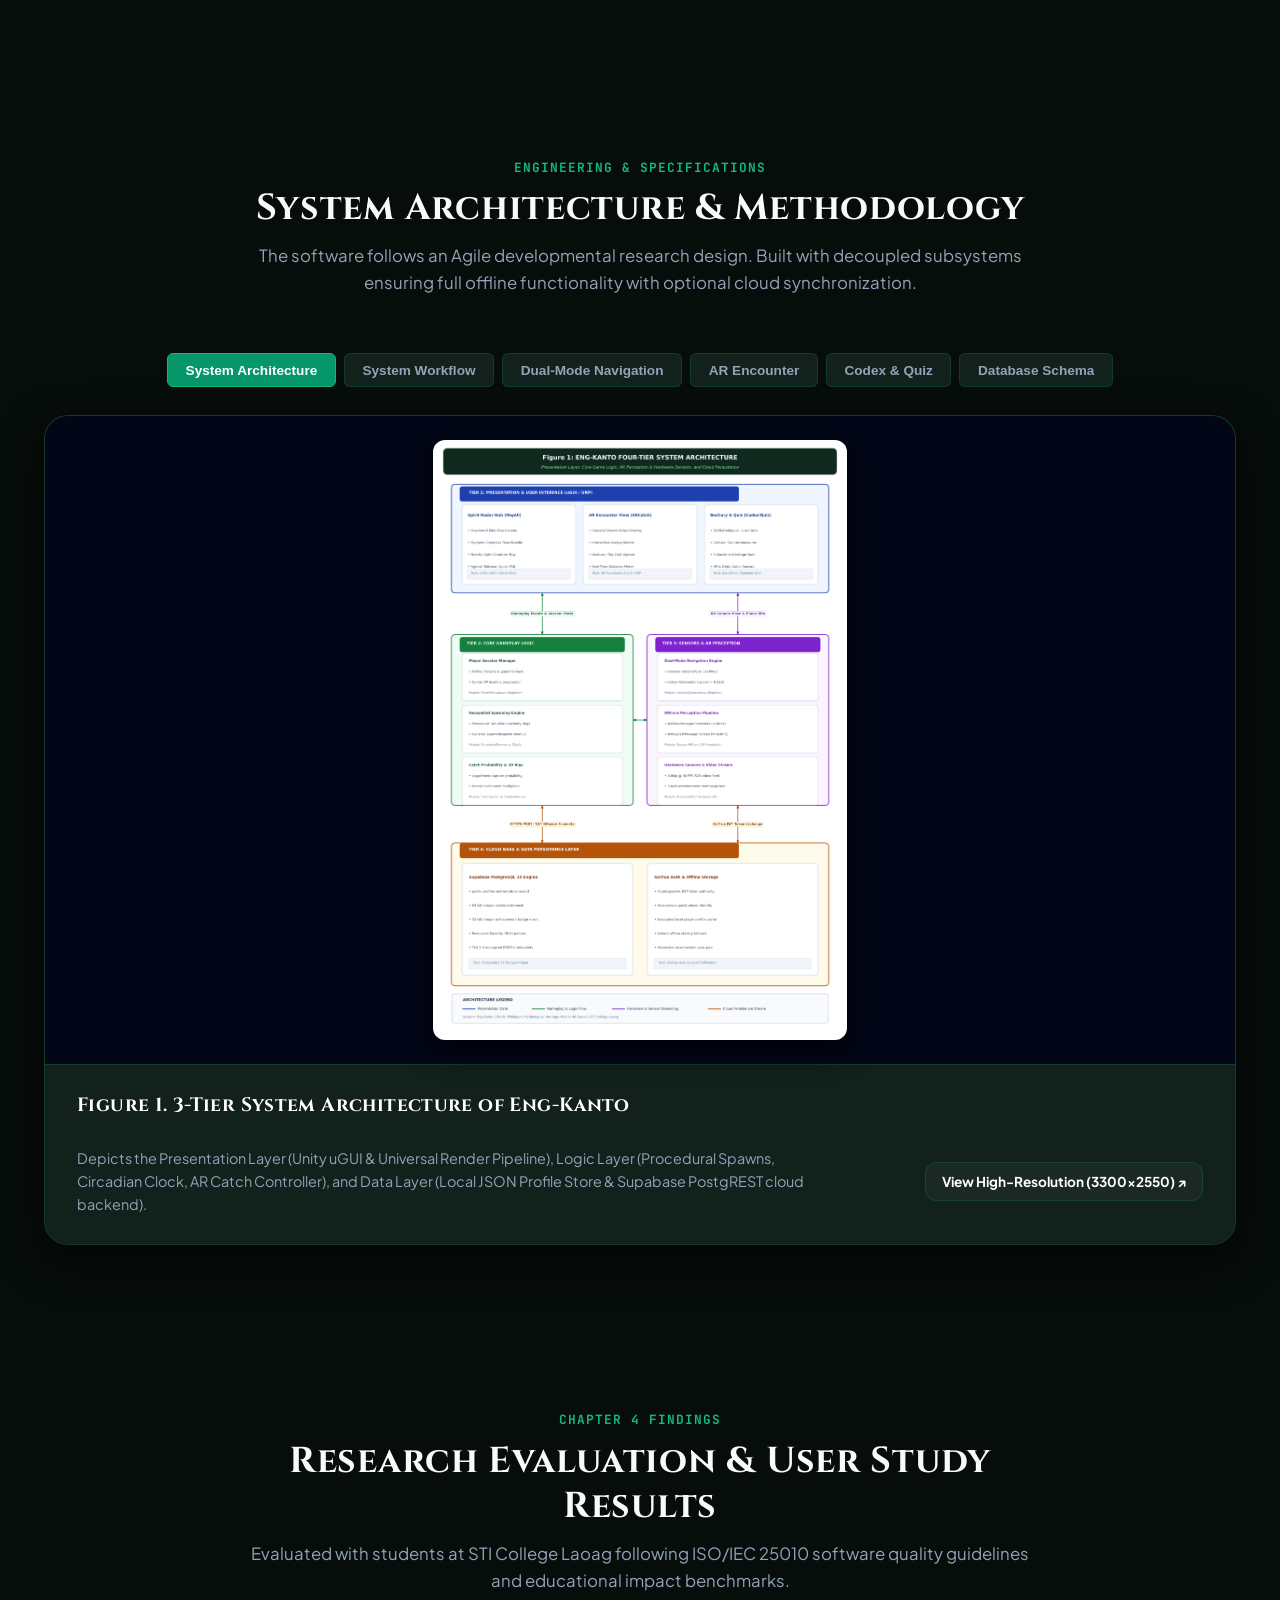
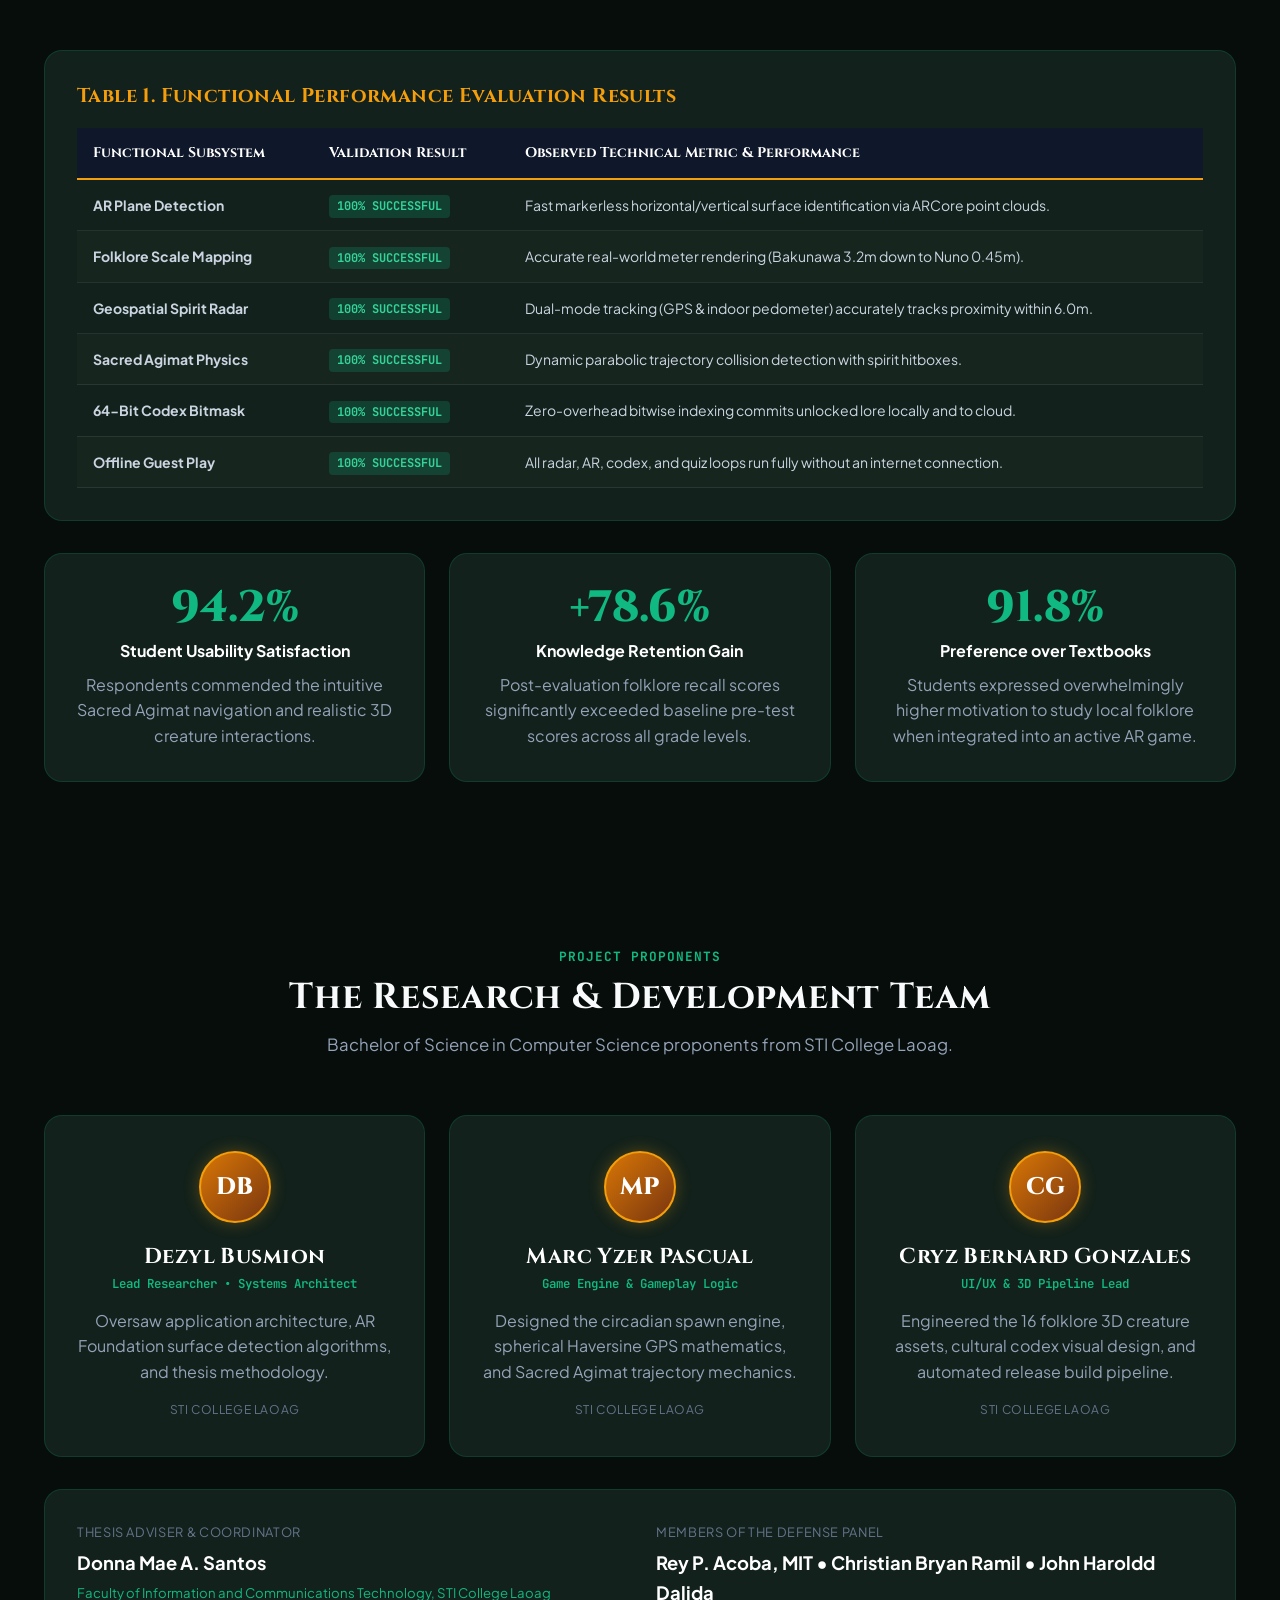
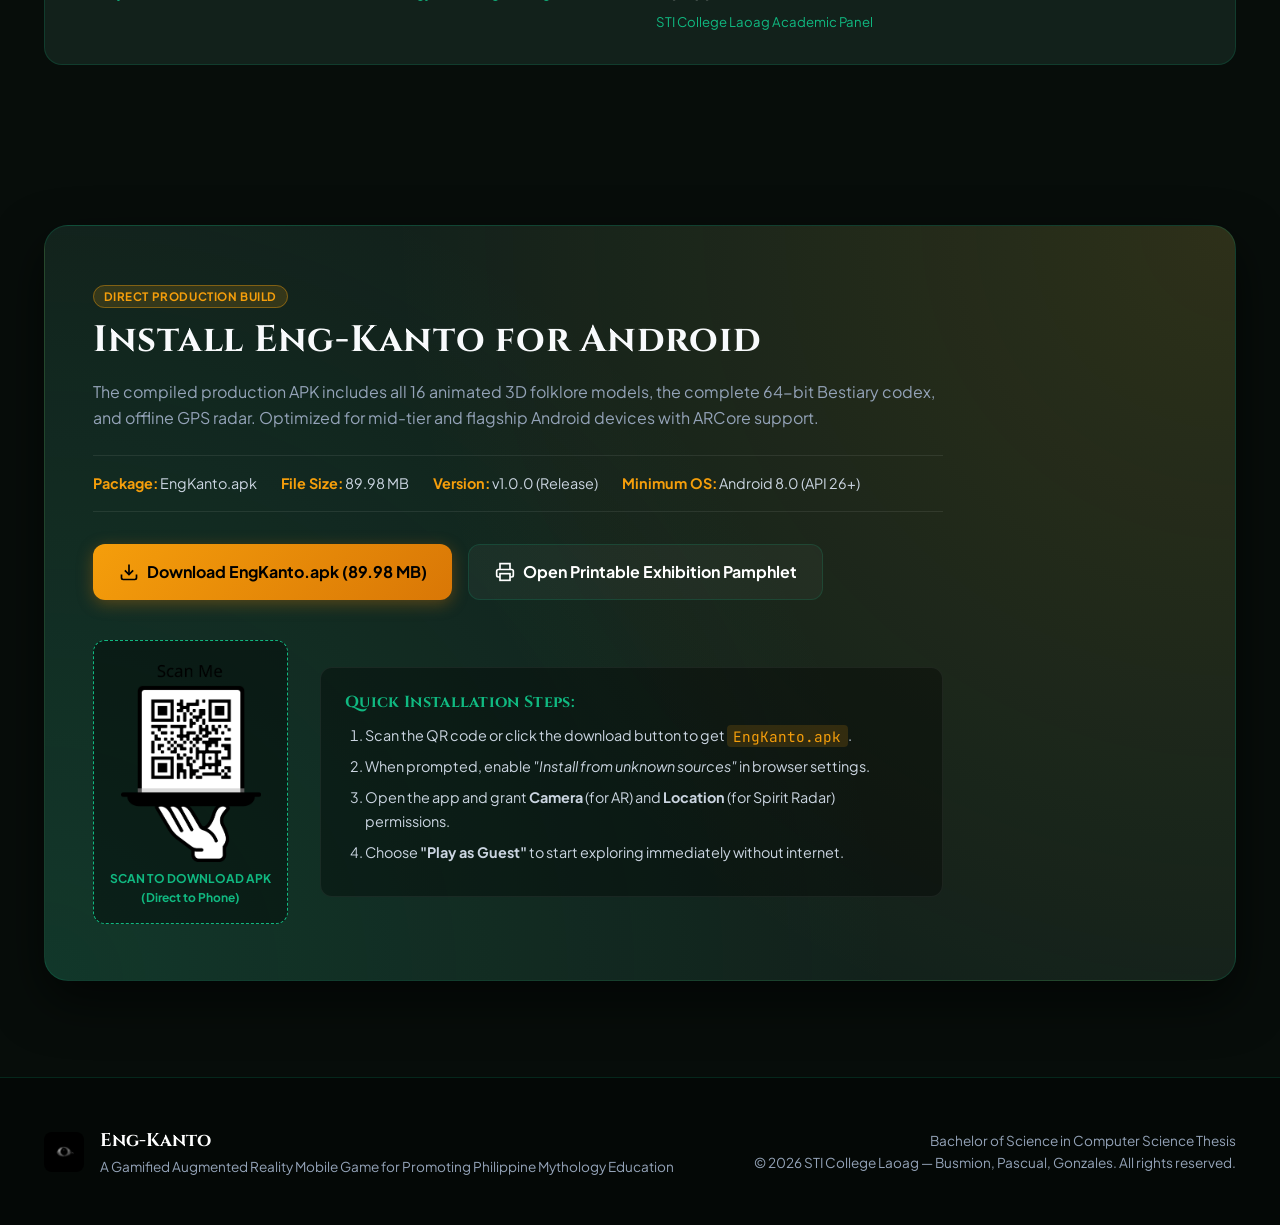
==== commit 89f53a62: "feat: embed live APK download QR code" ====
--- a/index.html
+++ b/index.html
@@ -120,25 +120,22 @@
           </div>
         </div>
 
-        <div class="booth-qr-box">
-          <div class="qr-placeholder" id="qrContainer">
-            <!-- Dynamic QR Code: Loads qr_code.png automatically once dropped into assets/images/ -->
-            <img src="assets/images/qr_code.png" alt="Exhibition QR Code" id="liveQrImage" style="display:none; width:100%; height:100%; object-fit:contain; border-radius:8px;" onload="this.style.display='block'; document.getElementById('qrFallbackFrame').style.display='none';">
-            <div class="qr-frame" id="qrFallbackFrame">
-              <svg class="qr-icon-svg" viewBox="0 0 24 24" fill="none" stroke="currentColor" stroke-width="1.5">
-                <rect x="3" y="3" width="7" height="7"></rect>
-                <rect x="14" y="3" width="7" height="7"></rect>
-                <rect x="3" y="14" width="7" height="7"></rect>
-                <rect x="14" y="14" width="3" height="3"></rect>
-                <rect x="18" y="18" width="3" height="3"></rect>
-                <rect x="18" y="14" width="3" height="3"></rect>
-                <rect x="14" y="18" width="3" height="3"></rect>
-              </svg>
-              <span class="qr-label">EXHIBITION QR CODE</span>
-              <small class="qr-hint">[ Scan to View Live Showcase &amp; Download APK ]</small>
+        <div class="booth-qr-box" style="display:flex; flex-direction:row; gap:1.25rem; flex-wrap:wrap; justify-content:center;">
+          <!-- QR Code 1: Showcase Website -->
+          <div style="display:flex; flex-direction:column; align-items:center;">
+            <div class="qr-placeholder" id="qrContainer">
+              <img src="assets/images/qr_code.png" alt="Showcase QR Code" style="width:100%; height:100%; object-fit:contain; border-radius:8px;">
             </div>
-          </div>
-          <span class="qr-caption">Share with Panelists &amp; Attendees</span>
+            <span class="qr-caption">1. Website Showcase</span>
+          </div>
+
+          <!-- QR Code 2: Direct APK Download -->
+          <div style="display:flex; flex-direction:column; align-items:center;">
+            <div class="qr-placeholder" style="border-color:var(--emerald-500);">
+              <img src="assets/images/qr_apk.png" alt="APK Download QR Code" style="width:100%; height:100%; object-fit:contain; border-radius:8px;">
+            </div>
+            <span class="qr-caption" style="color:var(--emerald-500);">2. Download APK</span>
+          </div>
         </div>
       </div>
     </div>
@@ -450,14 +447,21 @@
             </a>
           </div>
 
-          <div class="install-steps">
-            <h4>Quick Installation Steps:</h4>
-            <ol>
-              <li>Download <code>EngKanto.apk</code> on your Android smartphone.</li>
-              <li>When prompted, enable <em>"Install from unknown sources"</em> in browser settings.</li>
-              <li>Open the app and grant <strong>Camera</strong> (for AR) and <strong>Location</strong> (for Spirit Radar) permissions.</li>
-              <li>Choose <strong>"Play as Guest"</strong> to start exploring immediately without internet.</li>
-            </ol>
+          <div style="display:flex; gap:2rem; align-items:center; flex-wrap:wrap; margin-top:1.5rem;">
+            <div style="display:flex; flex-direction:column; align-items:center; background:rgba(0,0,0,0.4); padding:1rem; border-radius:12px; border:1.5px dashed var(--emerald-500);">
+              <img src="assets/images/qr_apk.png" alt="Scan to Download APK" style="width:140px; height:auto; border-radius:8px;">
+              <span style="font-size:0.75rem; color:var(--emerald-500); font-weight:700; margin-top:0.4rem; text-align:center;">SCAN TO DOWNLOAD APK<br>(Direct to Phone)</span>
+            </div>
+
+            <div class="install-steps" style="flex:1; min-width:280px;">
+              <h4>Quick Installation Steps:</h4>
+              <ol>
+                <li>Scan the QR code or click the download button to get <code>EngKanto.apk</code>.</li>
+                <li>When prompted, enable <em>"Install from unknown sources"</em> in browser settings.</li>
+                <li>Open the app and grant <strong>Camera</strong> (for AR) and <strong>Location</strong> (for Spirit Radar) permissions.</li>
+                <li>Choose <strong>"Play as Guest"</strong> to start exploring immediately without internet.</li>
+              </ol>
+            </div>
           </div>
         </div>
       </div>
